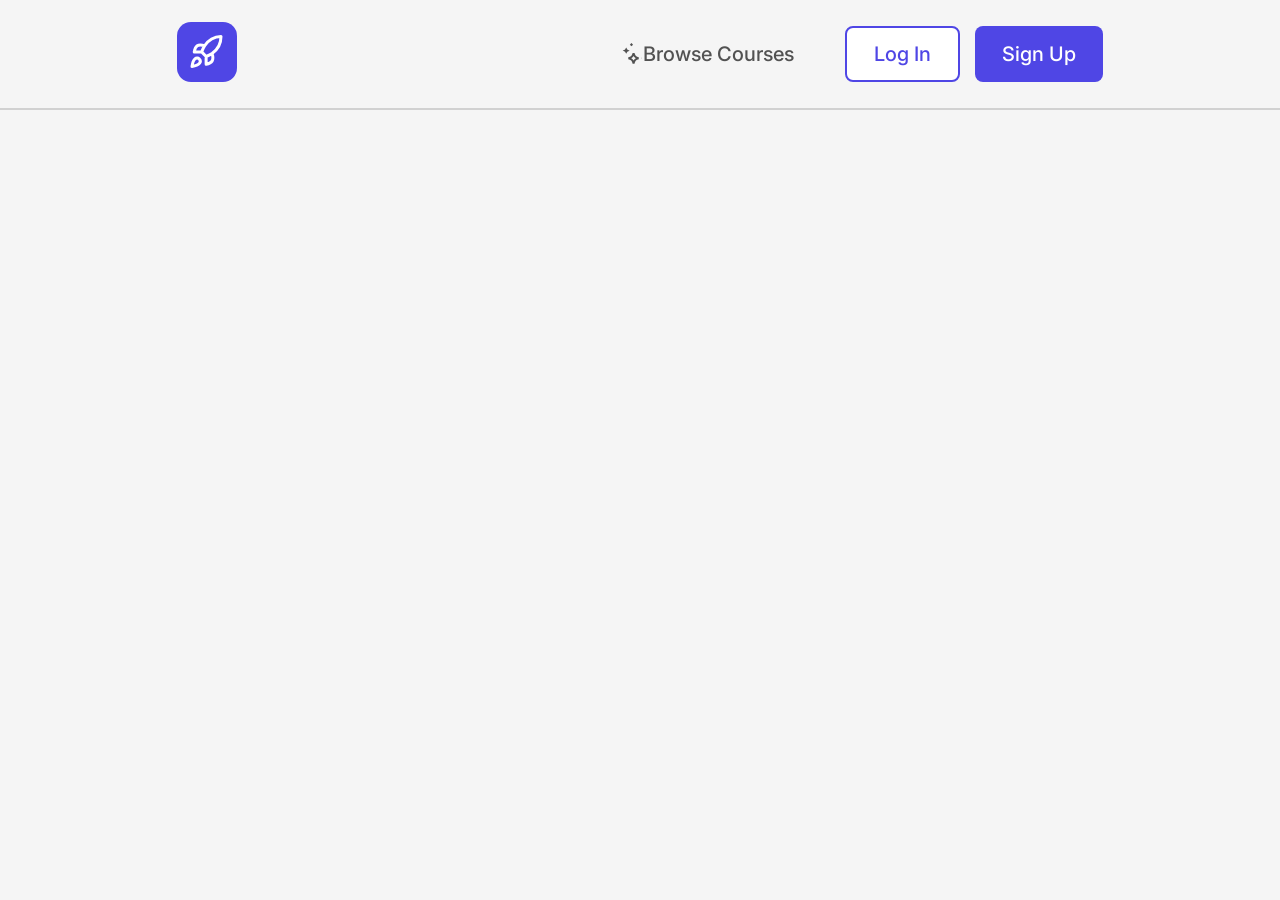
==== pages/home/index.html @ b14531bf "ended header" ====
<!doctype html>
<html lang="en">
  <head>
    <meta charset="UTF-8" />
    <meta name="viewport" content="width=device-width, initial-scale=1.0" />
    <link rel="preconnect" href="https://fonts.googleapis.com" />
    <link rel="preconnect" href="https://fonts.gstatic.com" crossorigin />
    <link
      href="https://fonts.googleapis.com/css2?family=Inter:ital,opsz,wght@0,14..32,100..900;1,14..32,100..900&family=Montserrat:ital,wght@0,100..900;1,100..900&display=swap"
      rel="stylesheet"
    />
    <link rel="stylesheet" href="style.css" />
    <title>redberry</title>
  </head>
  <body>
    <header>
      <nav>
        <a href="#">
          <svg
            width="60"
            height="60"
            viewBox="0 0 60 60"
            fill="none"
            xmlns="http://www.w3.org/2000/svg"
          >
            <rect width="60" height="60" rx="14" fill="#4F46E5" />
            <path
              d="M29.1282 34.5001L24.6667 29.8848M29.1282 34.5001C31.2056 33.6828 33.1984 32.652 35.0769 31.4232M29.1282 34.5001V42.1923C29.1282 42.1923 33.6344 41.3462 35.0769 39.1155C36.6831 36.6232 35.0769 31.4232 35.0769 31.4232M24.6667 29.8848C25.4581 27.7609 26.4546 25.725 27.641 23.808C29.3739 20.9418 31.7867 18.5819 34.6501 16.9528C37.5135 15.3237 40.7322 14.4794 44 14.5004C44 18.6849 42.84 26.0387 35.0769 31.4232M24.6667 29.8848L17.2308 29.8848C17.2308 29.8848 18.0487 25.2233 20.2051 23.731C22.6144 22.0695 27.641 23.731 27.641 23.731M17.9744 36.8078C15.7436 38.7462 15 44.5 15 44.5C15 44.5 20.5621 43.7308 22.4359 41.4231C23.4918 40.1308 23.4769 38.1462 22.3021 36.9463C21.724 36.3755 20.9625 36.0457 20.1638 36.0201C19.3651 35.9946 18.5854 36.2751 17.9744 36.8078Z"
              stroke="white"
              stroke-width="3"
              stroke-linecap="round"
              stroke-linejoin="round"
            />
          </svg>
        </a>

        <div class="nav-links">
          <a href="#" class="browse-courses-link">
            <div class="browse-courses">
              <svg
                width="21"
                height="25"
                viewBox="0 0 21 25"
                fill="none"
                xmlns="http://www.w3.org/2000/svg"
              >
                <path
                  d="M11.5723 11.0898C11.6488 11.4409 11.7309 11.7706 11.8232 12.0791C12.1308 13.1068 12.5574 13.9663 13.2334 14.6484C14.0546 15.4771 15.1528 15.9446 16.5537 16.2568C15.1528 16.5691 14.0546 17.0366 13.2334 17.8652C12.5575 18.5473 12.1308 19.407 11.8232 20.4346C11.7272 20.7556 11.6416 21.0997 11.5625 21.4668C11.4818 21.1049 11.3957 20.7662 11.2988 20.4502C10.9866 19.4318 10.5582 18.5847 9.88379 17.9111C9.20883 17.2371 8.36376 16.8131 7.35156 16.5078C7.07723 16.4251 6.78608 16.35 6.47754 16.2803C7.92999 15.9681 9.06485 15.4993 9.9082 14.6494C10.5847 13.9676 11.0117 13.108 11.3203 12.0801C11.413 11.7713 11.4954 11.4412 11.5723 11.0898ZM19.5098 15.8076H19.5068C19.5091 15.8073 19.5114 15.8069 19.5137 15.8066L19.5098 15.8076ZM4.18164 7.55957C4.29457 7.77278 4.43599 7.97475 4.61914 8.15625C4.83142 8.36652 5.07063 8.5218 5.32422 8.6416C5.0754 8.76131 4.84018 8.91326 4.63086 9.11621C4.45973 9.28216 4.32484 9.46504 4.21484 9.6582C4.10281 9.4501 3.96405 9.25294 3.78418 9.0752C3.56392 8.85762 3.31402 8.69822 3.0498 8.5752C3.30172 8.45787 3.5417 8.30917 3.75488 8.10742C3.93104 7.94066 4.06861 7.75548 4.18164 7.55957ZM9.50195 2.52539C9.53598 2.56115 9.5709 2.59494 9.60645 2.62695C9.56574 2.66227 9.5261 2.70011 9.4873 2.74023C9.47534 2.75261 9.46363 2.76577 9.45215 2.77832C9.44215 2.76758 9.43321 2.75573 9.42285 2.74512C9.38387 2.70516 9.34361 2.66795 9.30273 2.63281C9.34127 2.5984 9.37926 2.56224 9.41602 2.52344C9.43086 2.50776 9.44392 2.49055 9.45801 2.47461C9.47274 2.49124 9.4864 2.50904 9.50195 2.52539Z"
                  stroke="#525252"
                  stroke-width="2"
                />
              </svg>

              <span>Browse Courses</span>
            </div>
          </a>

          <button class="btn-login">Log In</button>
          <button class="btn-signup">Sign Up</button>
        </div>
      </nav>
    </header>
    <hr class="xazi" />
    <main>
      <section></section>
    </main>
    <footer></footer>
  </body>
</html>
---- pages/home/style.css ----
* {
  margin: 0;
  padding: 0;
  box-sizing: border-box;
  font-family: "Inter", sans-serif;
}
body {
  background-color: #f5f5f5;
}

header {
  height: 108px;
  display: flex;
  flex-direction: column;
  justify-content: center;
}

nav {
  display: flex;
  padding-left: 177px;
  padding-right: 177px;
  justify-content: space-between;
}

.nav-links {
  display: flex;
  align-items: center;
}

.browse-courses {
  display: flex;
  align-items: center;
  cursor: pointer;
  color: #525252;
  font-weight: 500;
  font-size: 20px;
  line-height: 100%;
}
.browse-courses-link {
  text-decoration: none;
  margin-right: 51px;
}

.btn-signup {
  background-color: #4f46e5;
  color: white;
  padding: 18px 27px;
  border-radius: 8px;
  border: none;
  cursor: pointer;
  font-weight: 500;
  font-size: 20px;
  line-height: 100%;
}
.btn-login {
  background-color: white;
  color: #4f46e5;
  padding: 16px 27px;
  border-radius: 8px;
  border: 2px solid #4f46e5;
  cursor: pointer;
  font-weight: 500;
  font-size: 20px;
  line-height: 100%;
  margin-right: 15px;
}

.xazi {
  border: 1px solid #d1d1d1;
}
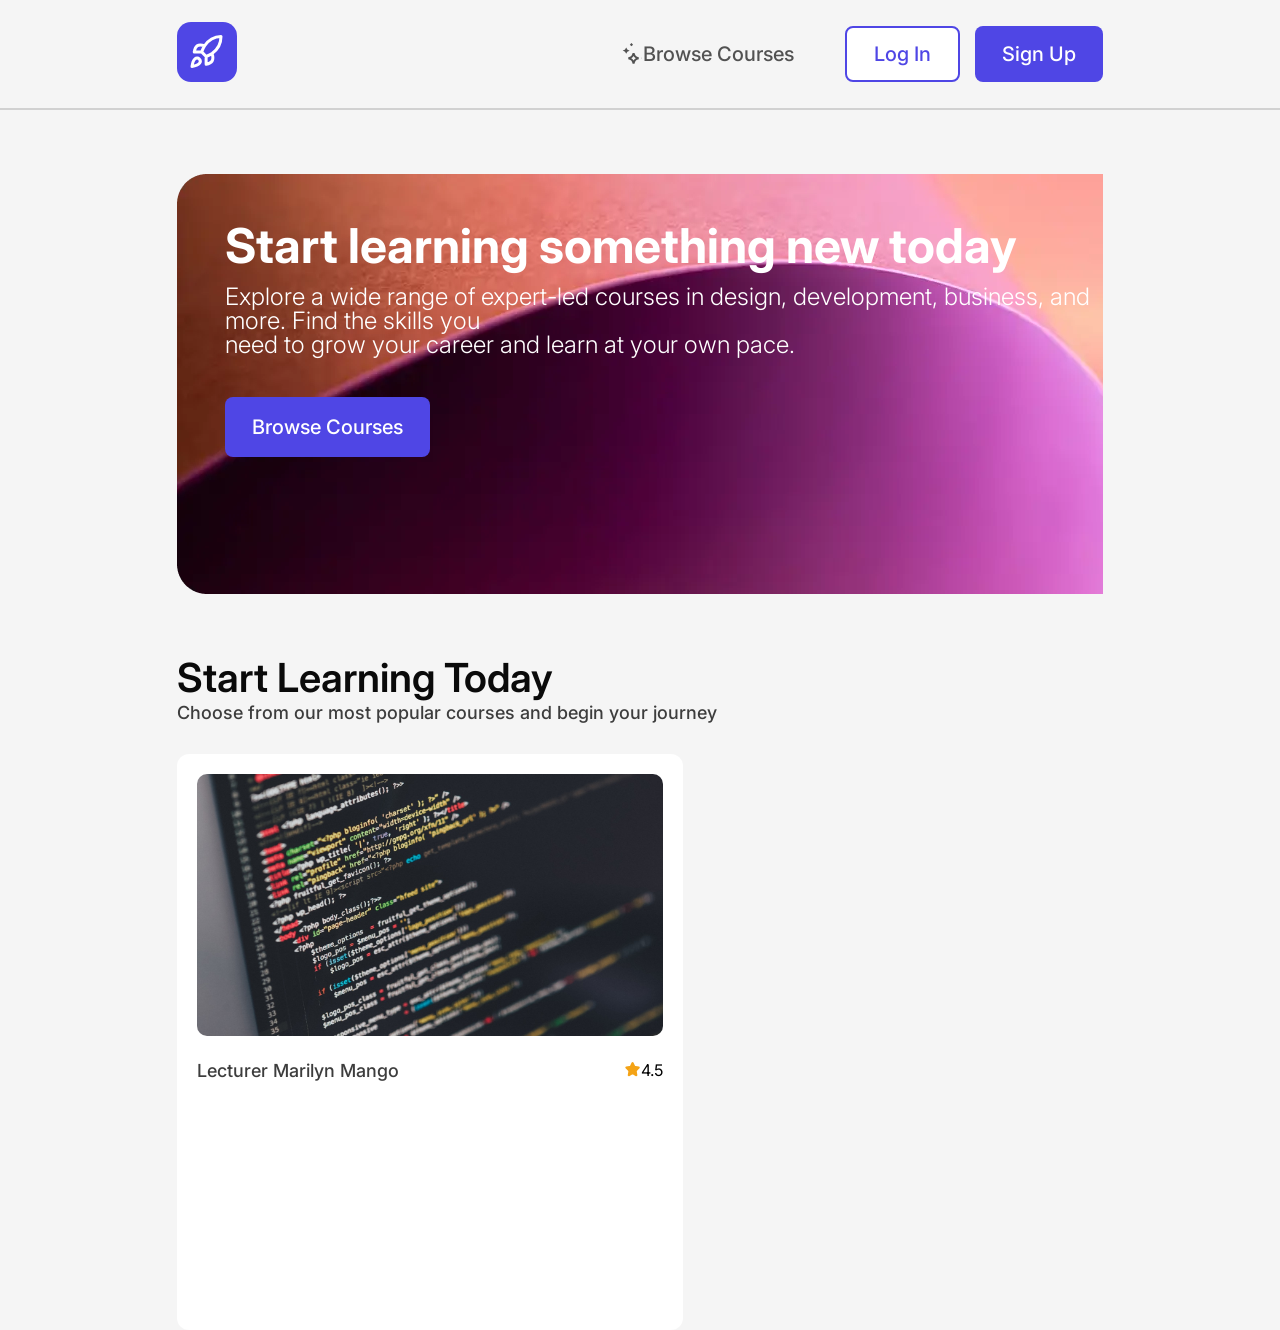
==== commit b607652d: "makeing cards" ====
--- a/pages/home/index.html
+++ b/pages/home/index.html
@@ -62,7 +62,90 @@
     </header>
     <hr class="xazi" />
     <main>
-      <section></section>
+      <section class="img-section">
+        <div class="img-section-container">
+          <div class="img-section-text">
+            <h1>Start learning something new today</h1>
+            <p>
+              Explore a wide range of expert-led courses in design, development,
+              business, and more. Find the skills you <br />
+              need to grow your career and learn at your own pace.
+            </p>
+            <button class="btn-Browse-Courses">Browse Courses</button>
+          </div>
+          <div class="xazebi">
+            <span></span>
+            <span></span>
+            <span></span>
+            <div class="arrows">
+              <svg
+                class="arrows-left"
+                width="54"
+                height="54"
+                viewBox="0 0 54 54"
+                fill="none"
+                xmlns="http://www.w3.org/2000/svg"
+              >
+                <g opacity="0.7">
+                  <path
+                    d="M27 5.0625C22.6612 5.0625 18.4198 6.34911 14.8122 8.75964C11.2046 11.1702 8.3928 14.5963 6.7324 18.6049C5.07201 22.6134 4.63757 27.0243 5.48403 31.2798C6.3305 35.5353 8.41984 39.4441 11.4879 42.5122C14.5559 45.5802 18.4648 47.6695 22.7202 48.516C26.9757 49.3624 31.3866 48.928 35.3951 47.2676C39.4037 45.6072 42.8298 42.7954 45.2404 39.1878C47.6509 35.5802 48.9375 31.3388 48.9375 27C48.9314 21.1837 46.6181 15.6074 42.5054 11.4946C38.3926 7.38188 32.8163 5.06864 27 5.0625ZM27 45.5625C23.3287 45.5625 19.7398 44.4738 16.6872 42.4342C13.6346 40.3945 11.2554 37.4954 9.8505 34.1036C8.44554 30.7117 8.07794 26.9794 8.79418 23.3786C9.51042 19.7779 11.2783 16.4703 13.8743 13.8743C16.4704 11.2783 19.7779 9.51041 23.3786 8.79417C26.9794 8.07793 30.7117 8.44553 34.1036 9.85049C37.4954 11.2554 40.3945 13.6346 42.4342 16.6872C44.4738 19.7398 45.5625 23.3287 45.5625 27C45.5569 31.9214 43.5994 36.6396 40.1195 40.1195C36.6396 43.5994 31.9214 45.5569 27 45.5625ZM31.5689 19.7564L24.3232 27L31.5689 34.2436C31.7257 34.4004 31.8501 34.5865 31.9349 34.7914C32.0198 34.9962 32.0634 35.2158 32.0634 35.4375C32.0634 35.6592 32.0198 35.8788 31.9349 36.0836C31.8501 36.2885 31.7257 36.4746 31.5689 36.6314C31.4121 36.7882 31.226 36.9126 31.0211 36.9974C30.8163 37.0823 30.5967 37.1259 30.375 37.1259C30.1533 37.1259 29.9337 37.0823 29.7289 36.9974C29.524 36.9126 29.3379 36.7882 29.1811 36.6314L20.7436 28.1939C20.5867 28.0372 20.4622 27.8511 20.3773 27.6462C20.2924 27.4414 20.2487 27.2218 20.2487 27C20.2487 26.7782 20.2924 26.5586 20.3773 26.3538C20.4622 26.1489 20.5867 25.9628 20.7436 25.8061L29.1811 17.3686C29.3379 17.2118 29.524 17.0874 29.7289 17.0026C29.9337 16.9177 30.1533 16.8741 30.375 16.8741C30.5967 16.8741 30.8163 16.9177 31.0211 17.0026C31.226 17.0874 31.4121 17.2118 31.5689 17.3686C31.7257 17.5254 31.8501 17.7115 31.9349 17.9164C32.0198 18.1212 32.0634 18.3408 32.0634 18.5625C32.0634 18.7842 32.0198 19.0038 31.9349 19.2086C31.8501 19.4135 31.7257 19.5996 31.5689 19.7564Z"
+                    fill="#C1BCBC"
+                    fill-opacity="0.5"
+                  />
+                </g>
+              </svg>
+
+              <svg
+                class="arrows-right"
+                width="54"
+                height="54"
+                viewBox="0 0 54 54"
+                fill="none"
+                xmlns="http://www.w3.org/2000/svg"
+              >
+                <path
+                  opacity="0.7"
+                  d="M27 5.0625C22.6612 5.0625 18.4198 6.34911 14.8122 8.75964C11.2046 11.1702 8.3928 14.5963 6.7324 18.6049C5.07201 22.6134 4.63757 27.0243 5.48403 31.2798C6.3305 35.5353 8.41984 39.4441 11.4879 42.5122C14.5559 45.5802 18.4648 47.6695 22.7202 48.516C26.9757 49.3624 31.3866 48.928 35.3951 47.2676C39.4037 45.6072 42.8298 42.7954 45.2404 39.1878C47.6509 35.5802 48.9375 31.3388 48.9375 27C48.9314 21.1837 46.6181 15.6074 42.5054 11.4946C38.3926 7.38188 32.8163 5.06864 27 5.0625ZM27 45.5625C23.3287 45.5625 19.7398 44.4738 16.6872 42.4342C13.6346 40.3945 11.2554 37.4954 9.8505 34.1036C8.44554 30.7117 8.07794 26.9794 8.79418 23.3786C9.51042 19.7779 11.2783 16.4703 13.8743 13.8743C16.4704 11.2783 19.7779 9.51041 23.3786 8.79417C26.9794 8.07793 30.7117 8.44553 34.1036 9.85049C37.4954 11.2554 40.3945 13.6346 42.4342 16.6872C44.4738 19.7398 45.5625 23.3287 45.5625 27C45.5569 31.9214 43.5994 36.6396 40.1195 40.1195C36.6396 43.5994 31.9214 45.5569 27 45.5625ZM33.2564 25.8061C33.4133 25.9628 33.5378 26.1489 33.6227 26.3538C33.7076 26.5586 33.7513 26.7782 33.7513 27C33.7513 27.2218 33.7076 27.4414 33.6227 27.6462C33.5378 27.8511 33.4133 28.0372 33.2564 28.1939L24.8189 36.6314C24.6621 36.7882 24.476 36.9126 24.2711 36.9974C24.0663 37.0823 23.8467 37.1259 23.625 37.1259C23.4033 37.1259 23.1837 37.0823 22.9789 36.9974C22.774 36.9126 22.5879 36.7882 22.4311 36.6314C22.2743 36.4746 22.1499 36.2885 22.0651 36.0836C21.9802 35.8788 21.9366 35.6592 21.9366 35.4375C21.9366 35.2158 21.9802 34.9962 22.0651 34.7914C22.1499 34.5865 22.2743 34.4004 22.4311 34.2436L29.6768 27L22.4311 19.7564C22.1145 19.4398 21.9366 19.0103 21.9366 18.5625C21.9366 18.1147 22.1145 17.6852 22.4311 17.3686C22.7477 17.0519 23.1772 16.8741 23.625 16.8741C24.0728 16.8741 24.5023 17.0519 24.8189 17.3686L33.2564 25.8061Z"
+                  fill="white"
+                />
+              </svg>
+            </div>
+          </div>
+        </div>
+      </section>
+
+      <section class="cards-section">
+        <h1>Start Learning Today</h1>
+        <p>Choose from our most popular courses and begin your journey</p>
+        <div class="card-wrapper">
+          <div class="card">
+            <div class="card-inside-wrapper">
+              <img
+                src="../../assets/images/269283b9163a230a81cd5602149953a8d051a0d1.jpg"
+                alt="code"
+              />
+              <div class="star-rating">
+                <p>Lecturer Marilyn Mango</p>
+                <span>
+                  <svg
+                    width="18"
+                    height="18"
+                    viewBox="0 0 18 18"
+                    fill="none"
+                    xmlns="http://www.w3.org/2000/svg"
+                  >
+                    <path
+                      d="M11.9023 5.51174C12.044 5.81362 12.3268 6.025 12.6565 6.07537L15.9454 6.57782C16.75 6.70075 17.0786 7.68212 16.5102 8.26471L14.0684 10.7673C13.8467 10.9945 13.7461 11.3134 13.7972 11.6267L14.365 15.1081C14.4993 15.9319 13.6248 16.5481 12.8943 16.1443L10.0454 14.5698C9.74435 14.4034 9.37893 14.4034 9.07789 14.5698L6.23007 16.144C5.49951 16.5479 4.62495 15.9318 4.75932 15.1079L5.32707 11.6267C5.37816 11.3134 5.27748 10.9945 5.05578 10.7673L2.61352 8.26479C2.04499 7.68223 2.37353 6.70073 3.1782 6.57782L6.46763 6.07537C6.79735 6.02501 7.08026 5.81356 7.22194 5.5116L8.65651 2.45414C9.01634 1.68722 10.1071 1.68715 10.467 2.454L11.9023 5.51174Z"
+                      fill="#F4A316"
+                    />
+                  </svg>
+                  4.5
+                </span>
+              </div>
+            </div>
+          </div>
+        </div>
+      </section>
     </main>
     <footer></footer>
   </body>
--- a/pages/home/style.css
+++ b/pages/home/style.css
@@ -68,3 +68,122 @@
 .xazi {
   border: 1px solid #d1d1d1;
 }
+
+.img-section {
+  margin-left: 177px;
+  margin-right: 177px;
+  margin-top: 64px;
+  background-image: url(../../assets/images/carousel1.webp);
+  background-repeat: no-repeat;
+  height: 420px;
+}
+
+.btn-Browse-Courses {
+  background-color: #4f46e5;
+  color: white;
+  padding: 20px 27px;
+  border-radius: 8px;
+  border: none;
+  cursor: pointer;
+  font-weight: 500;
+  font-size: 20px;
+  line-height: 100%;
+  margin-top: 40px;
+}
+
+.img-section-text {
+  padding-top: 48px;
+  padding-left: 48px;
+}
+.img-section-text p {
+  padding-top: 15px;
+  font-weight: 300;
+  font-size: 24px;
+  line-height: 100%;
+  color: white;
+}
+
+.img-section-text h1 {
+  font-weight: 700;
+  font-size: 48px;
+  line-height: 100%;
+  color: white;
+}
+
+.xazebi {
+  display: flex;
+  gap: 12px;
+  margin-top: 54px;
+  padding-left: 685px;
+  align-items: center;
+}
+
+.xazebi span {
+  width: 57px;
+  height: 8px;
+  background-color: white;
+  border-radius: 999px;
+}
+
+.arrows {
+  display: flex;
+  padding-left: 505px;
+  gap: 24px;
+}
+
+.arrows-left,
+.arrows-right {
+  cursor: pointer;
+}
+
+.cards-section {
+  padding-left: 177px;
+  padding-right: 177px;
+  margin-top: 64px;
+}
+
+.cards-section h1 {
+  font-weight: 600;
+  font-size: 40px;
+  line-height: 100%;
+  color: #0a0a0a;
+}
+
+.cards-section p {
+  margin-top: 6px;
+  font-weight: 500;
+  font-size: 18px;
+  line-height: 100%;
+  color: #3d3d3d;
+}
+
+.card {
+  width: 506px;
+  height: 576px;
+  background-color: white;
+  border-radius: 12px;
+  margin-top: 32px;
+}
+
+.card img {
+  width: 466px;
+  height: 262px;
+  border-radius: 10px;
+}
+
+.card-inside-wrapper {
+  padding-left: 20px;
+  padding-top: 20px;
+  padding-right: 20px;
+}
+
+.star-rating {
+  display: flex;
+  align-items: flex-end;
+  justify-content: space-between;
+  margin-top: 16px;
+}
+
+.star-rating span {
+  display: flex;
+}
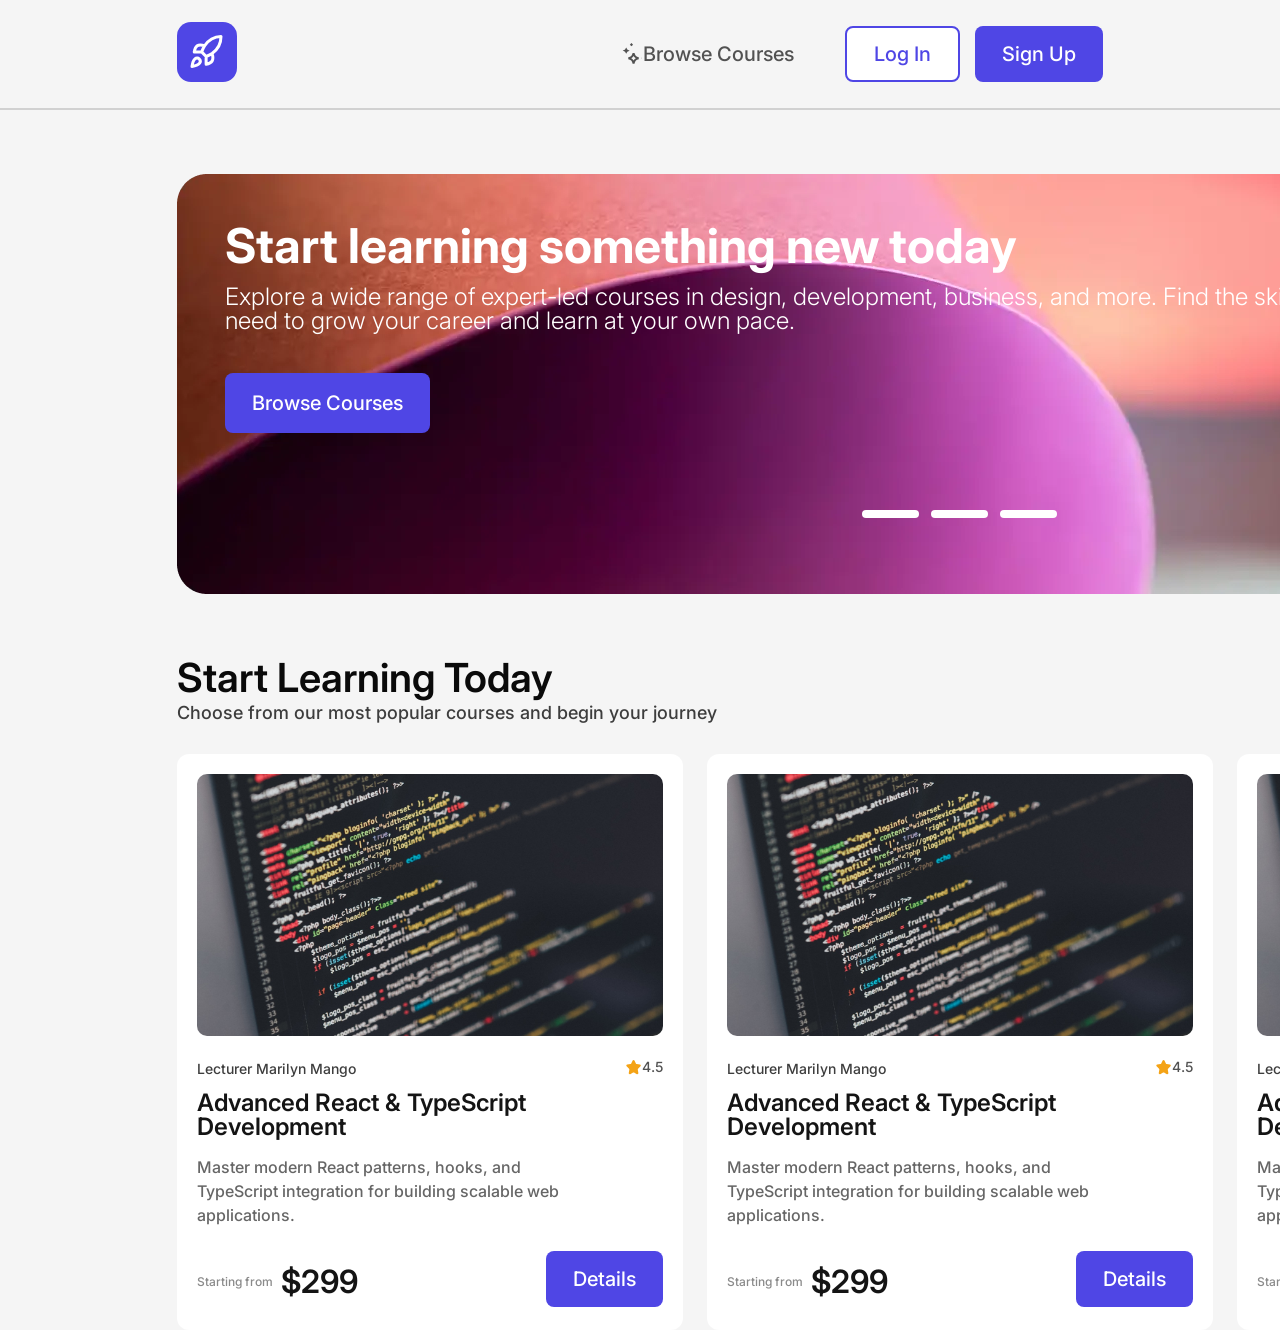
==== commit d4a2b9f1: "ended card" ====
--- a/pages/home/index.html
+++ b/pages/home/index.html
@@ -142,6 +142,94 @@
                   4.5
                 </span>
               </div>
+              <div class="card-text">
+                <h2>Advanced React & TypeScript Development</h2>
+                <p>
+                  Master modern React patterns, hooks, and <br />
+                  TypeScript integration for building scalable web <br />
+                  applications.
+                </p>
+              </div>
+              <div class="card-footer">
+                <p>Starting from <span>$299</span></p>
+                <button class="card-footer-btn">Details</button>
+              </div>
+            </div>
+          </div>
+          <div class="card">
+            <div class="card-inside-wrapper">
+              <img
+                src="../../assets/images/269283b9163a230a81cd5602149953a8d051a0d1.jpg"
+                alt="code"
+              />
+              <div class="star-rating">
+                <p>Lecturer Marilyn Mango</p>
+                <span>
+                  <svg
+                    width="18"
+                    height="18"
+                    viewBox="0 0 18 18"
+                    fill="none"
+                    xmlns="http://www.w3.org/2000/svg"
+                  >
+                    <path
+                      d="M11.9023 5.51174C12.044 5.81362 12.3268 6.025 12.6565 6.07537L15.9454 6.57782C16.75 6.70075 17.0786 7.68212 16.5102 8.26471L14.0684 10.7673C13.8467 10.9945 13.7461 11.3134 13.7972 11.6267L14.365 15.1081C14.4993 15.9319 13.6248 16.5481 12.8943 16.1443L10.0454 14.5698C9.74435 14.4034 9.37893 14.4034 9.07789 14.5698L6.23007 16.144C5.49951 16.5479 4.62495 15.9318 4.75932 15.1079L5.32707 11.6267C5.37816 11.3134 5.27748 10.9945 5.05578 10.7673L2.61352 8.26479C2.04499 7.68223 2.37353 6.70073 3.1782 6.57782L6.46763 6.07537C6.79735 6.02501 7.08026 5.81356 7.22194 5.5116L8.65651 2.45414C9.01634 1.68722 10.1071 1.68715 10.467 2.454L11.9023 5.51174Z"
+                      fill="#F4A316"
+                    />
+                  </svg>
+                  4.5
+                </span>
+              </div>
+              <div class="card-text">
+                <h2>Advanced React & TypeScript Development</h2>
+                <p>
+                  Master modern React patterns, hooks, and <br />
+                  TypeScript integration for building scalable web <br />
+                  applications.
+                </p>
+              </div>
+              <div class="card-footer">
+                <p>Starting from <span>$299</span></p>
+                <button class="card-footer-btn">Details</button>
+              </div>
+            </div>
+          </div>
+          <div class="card">
+            <div class="card-inside-wrapper">
+              <img
+                src="../../assets/images/269283b9163a230a81cd5602149953a8d051a0d1.jpg"
+                alt="code"
+              />
+              <div class="star-rating">
+                <p>Lecturer Marilyn Mango</p>
+                <span>
+                  <svg
+                    width="18"
+                    height="18"
+                    viewBox="0 0 18 18"
+                    fill="none"
+                    xmlns="http://www.w3.org/2000/svg"
+                  >
+                    <path
+                      d="M11.9023 5.51174C12.044 5.81362 12.3268 6.025 12.6565 6.07537L15.9454 6.57782C16.75 6.70075 17.0786 7.68212 16.5102 8.26471L14.0684 10.7673C13.8467 10.9945 13.7461 11.3134 13.7972 11.6267L14.365 15.1081C14.4993 15.9319 13.6248 16.5481 12.8943 16.1443L10.0454 14.5698C9.74435 14.4034 9.37893 14.4034 9.07789 14.5698L6.23007 16.144C5.49951 16.5479 4.62495 15.9318 4.75932 15.1079L5.32707 11.6267C5.37816 11.3134 5.27748 10.9945 5.05578 10.7673L2.61352 8.26479C2.04499 7.68223 2.37353 6.70073 3.1782 6.57782L6.46763 6.07537C6.79735 6.02501 7.08026 5.81356 7.22194 5.5116L8.65651 2.45414C9.01634 1.68722 10.1071 1.68715 10.467 2.454L11.9023 5.51174Z"
+                      fill="#F4A316"
+                    />
+                  </svg>
+                  4.5
+                </span>
+              </div>
+              <div class="card-text">
+                <h2>Advanced React & TypeScript Development</h2>
+                <p>
+                  Master modern React patterns, hooks, and <br />
+                  TypeScript integration for building scalable web <br />
+                  applications.
+                </p>
+              </div>
+              <div class="card-footer">
+                <p>Starting from <span>$299</span></p>
+                <button class="card-footer-btn">Details</button>
+              </div>
             </div>
           </div>
         </div>
--- a/pages/home/style.css
+++ b/pages/home/style.css
@@ -76,6 +76,7 @@
   background-image: url(../../assets/images/carousel1.webp);
   background-repeat: no-repeat;
   height: 420px;
+  width: 1566px;
 }
 
 .btn-Browse-Courses {
@@ -186,4 +187,75 @@
 
 .star-rating span {
   display: flex;
-}
+  align-items: center;
+  font-weight: 500;
+  font-size: 14px;
+  line-height: 100%;
+  color: #525252;
+}
+
+.star-rating p {
+  font-weight: 500;
+  font-size: 14px;
+  line-height: 100%;
+}
+
+.card-text h2 {
+  margin-top: 15px;
+  font-weight: 600;
+  font-size: 24px;
+  line-height: 100%;
+  letter-spacing: 0%;
+  color: #141414;
+}
+
+.card-text p {
+  margin-top: 16px;
+  font-weight: 500;
+  font-size: 16px;
+  line-height: 24px;
+  letter-spacing: 0%;
+  color: #666666;
+}
+
+.card-footer {
+  margin-top: 24px;
+  display: flex;
+  justify-content: space-between;
+}
+
+.card-footer p {
+  font-weight: 500;
+  font-size: 12px;
+  line-height: 100%;
+  letter-spacing: 0%;
+  color: #8a8a8a;
+  display: flex;
+  align-items: center;
+}
+
+.card-footer span {
+  font-weight: 600;
+  font-size: 32px;
+  line-height: 100%;
+  letter-spacing: 0%;
+  color: #141414;
+  padding-left: 8px;
+}
+
+.card-footer-btn {
+  background-color: #4f46e5;
+  color: white;
+  padding: 18px 27px;
+  border-radius: 8px;
+  border: none;
+  cursor: pointer;
+  font-weight: 500;
+  font-size: 20px;
+  line-height: 100%;
+}
+
+.card-wrapper {
+  display: flex;
+  gap: 24px;
+}
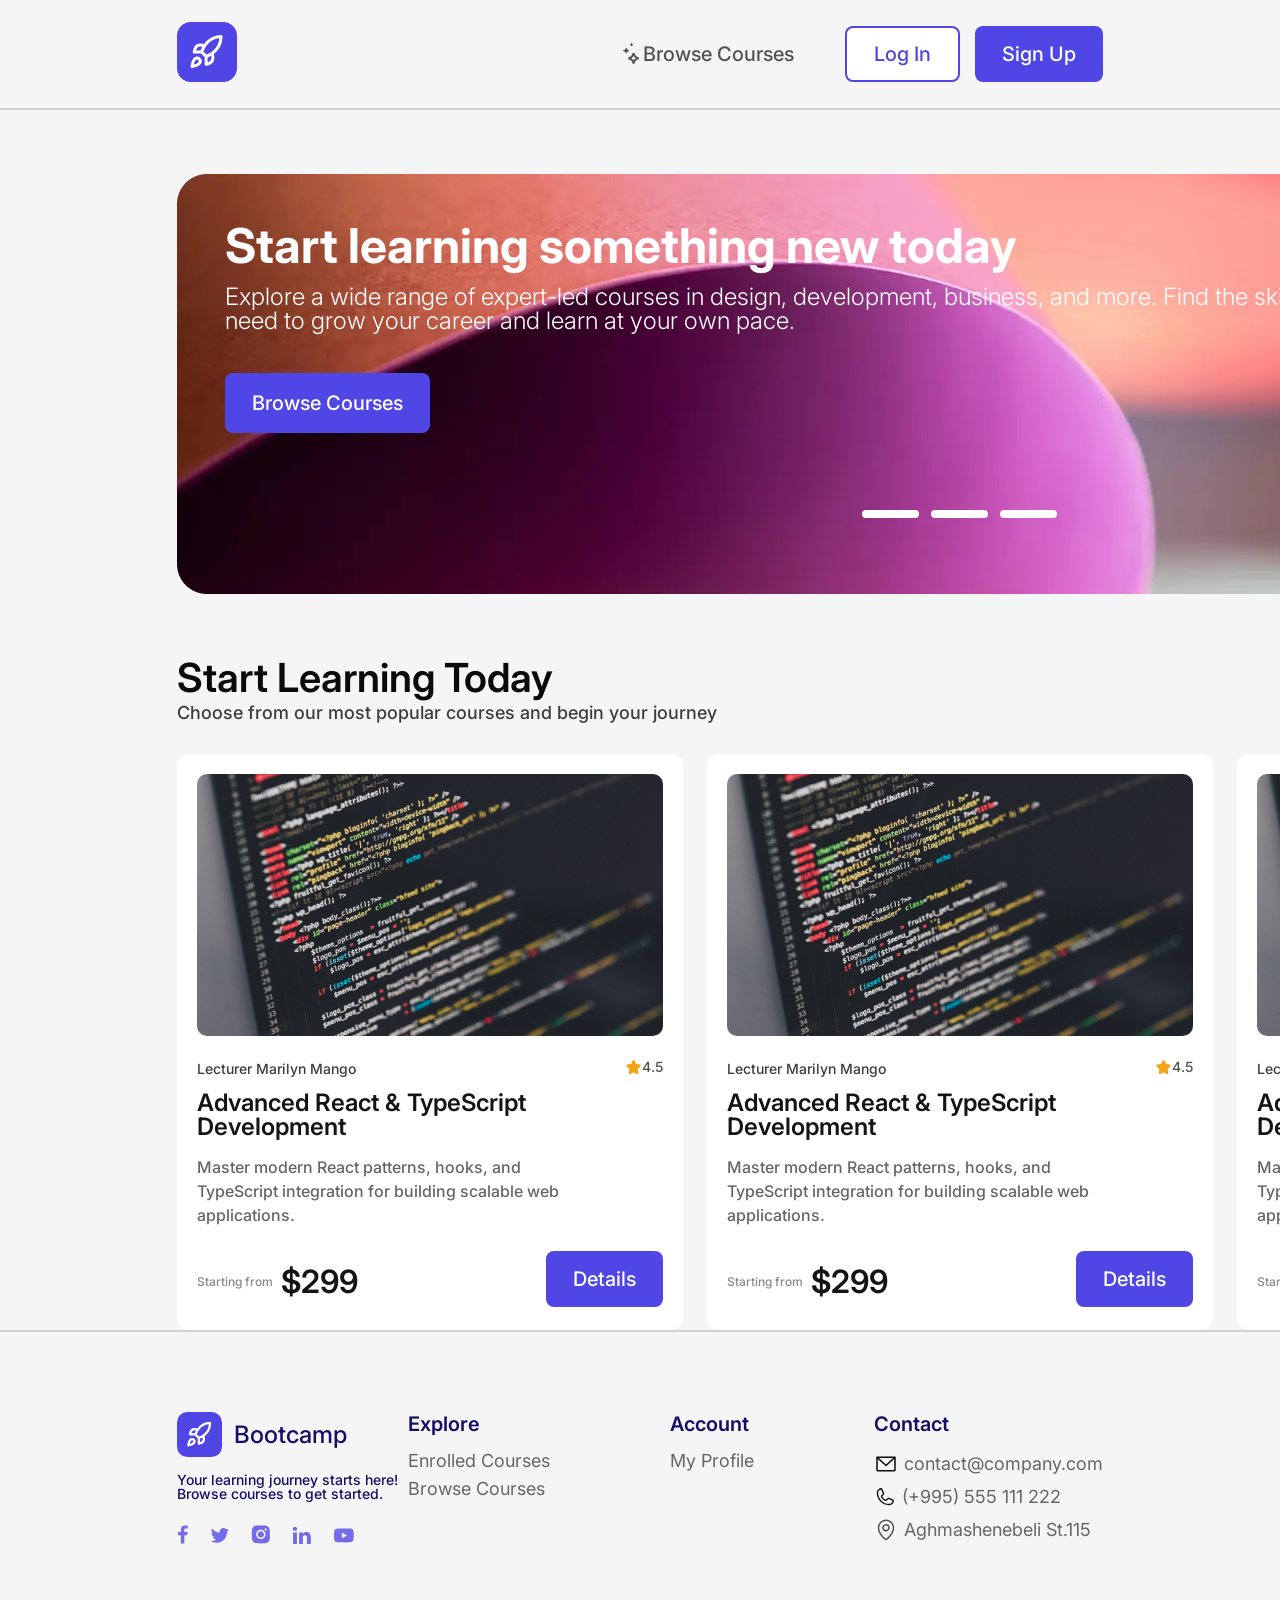
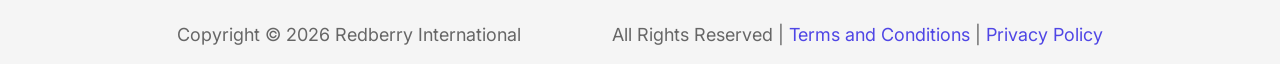
==== commit 4182ece6: "footer ended" ====
--- a/pages/home/index.html
+++ b/pages/home/index.html
@@ -235,6 +235,185 @@
         </div>
       </section>
     </main>
-    <footer></footer>
+    <hr class="xazi" />
+    <footer>
+      <div class="footer-wrapper">
+        <div class="footer-left-side">
+          <div class="footer-logo">
+            <svg
+              width="45"
+              height="45"
+              viewBox="0 0 60 60"
+              fill="none"
+              xmlns="http://www.w3.org/2000/svg"
+            >
+              <rect width="60" height="60" rx="14" fill="#4F46E5" />
+              <path
+                d="M29.1282 34.5001L24.6667 29.8848M29.1282 34.5001C31.2056 33.6828 33.1984 32.652 35.0769 31.4232M29.1282 34.5001V42.1923C29.1282 42.1923 33.6344 41.3462 35.0769 39.1155C36.6831 36.6232 35.0769 31.4232 35.0769 31.4232M24.6667 29.8848C25.4581 27.7609 26.4546 25.725 27.641 23.808C29.3739 20.9418 31.7867 18.5819 34.6501 16.9528C37.5135 15.3237 40.7322 14.4794 44 14.5004C44 18.6849 42.84 26.0387 35.0769 31.4232M24.6667 29.8848L17.2308 29.8848C17.2308 29.8848 18.0487 25.2233 20.2051 23.731C22.6144 22.0695 27.641 23.731 27.641 23.731M17.9744 36.8078C15.7436 38.7462 15 44.5 15 44.5C15 44.5 20.5621 43.7308 22.4359 41.4231C23.4918 40.1308 23.4769 38.1462 22.3021 36.9463C21.724 36.3755 20.9625 36.0457 20.1638 36.0201C19.3651 35.9946 18.5854 36.2751 17.9744 36.8078Z"
+                stroke="white"
+                stroke-width="3"
+                stroke-linecap="round"
+                stroke-linejoin="round"
+              />
+            </svg>
+            <span> Bootcamp </span>
+          </div>
+          <p>
+            Your learning journey starts here! <br />
+            Browse courses to get started.
+          </p>
+          <div class="footer-social-links">
+            <a href="https://www.facebook.com/" target="_blank">
+              <svg
+                width="11"
+                height="19"
+                viewBox="0 0 11 19"
+                fill="none"
+                xmlns="http://www.w3.org/2000/svg"
+              >
+                <path
+                  d="M7.31339 18.3945V10.1839H10.2081L10.6415 6.98403H7.31331V4.94106C7.31331 4.01463 7.58348 3.38332 8.97893 3.38332L10.7586 3.38252V0.520603C10.4508 0.481677 9.39429 0.394531 8.16531 0.394531C5.59929 0.394531 3.84255 1.88571 3.84255 4.62426V6.98403H0.94043V10.1839H3.84255V18.3945H7.31339V18.3945Z"
+                  fill="#736BEA"
+                />
+              </svg>
+            </a>
+            <a href="https://x.com/" target="_blank">
+              <svg
+                width="19"
+                height="15"
+                viewBox="0 0 19 15"
+                fill="none"
+                xmlns="http://www.w3.org/2000/svg"
+              >
+                <path
+                  d="M12.8767 0.0969917V0.09375H13.7207L14.029 0.155342C14.2346 0.195328 14.4213 0.24773 14.589 0.312564C14.7567 0.377397 14.9191 0.453042 15.0759 0.539481C15.2328 0.625921 15.3751 0.713997 15.5028 0.803678C15.6294 0.89229 15.743 0.986298 15.8437 1.0857C15.9432 1.1862 16.0985 1.21213 16.3095 1.1635C16.5205 1.11488 16.7477 1.04734 16.9912 0.9609C17.2346 0.87446 17.4754 0.77721 17.7135 0.669149C17.9515 0.561087 18.0965 0.492477 18.1485 0.463302C18.1993 0.433057 18.2264 0.416848 18.2296 0.414676L18.2328 0.409814L18.2491 0.40171L18.2653 0.393606L18.2815 0.385501L18.2978 0.377397L18.301 0.372535L18.3059 0.369293L18.3108 0.366051L18.314 0.361189L18.3302 0.356326L18.3465 0.353085L18.3432 0.377397L18.3383 0.40171L18.3302 0.426022L18.3221 0.450335L18.314 0.466543L18.3059 0.482752L18.2978 0.507064C18.2924 0.523273 18.287 0.544879 18.2815 0.571898C18.2761 0.598917 18.2247 0.706963 18.1273 0.896066C18.03 1.08517 17.9082 1.27696 17.7621 1.47146C17.6161 1.66597 17.4851 1.81291 17.3694 1.91233C17.2525 2.01283 17.1751 2.08306 17.1373 2.12304C17.0994 2.1641 17.0534 2.20191 16.9993 2.2365L16.9181 2.28999L16.9019 2.29809L16.8857 2.3062L16.8824 2.31106L16.8776 2.3143L16.8727 2.31754L16.8694 2.32241L16.8532 2.33051L16.837 2.33861L16.8338 2.34348L16.8289 2.34672L16.824 2.34996L16.8208 2.35482L16.8175 2.35969L16.8126 2.36293L16.8078 2.36617L16.8045 2.37103H16.8857L17.3401 2.27378C17.6431 2.20895 17.9326 2.13061 18.2085 2.03876L18.6467 1.89288L18.6954 1.87667L18.7198 1.86857L18.736 1.86047L18.7522 1.85236L18.7685 1.84426L18.7847 1.83615L18.8171 1.83129L18.8496 1.82805V1.86047L18.8415 1.86371L18.8334 1.86857L18.8301 1.87343L18.8253 1.87667L18.8204 1.87992L18.8171 1.88478L18.8139 1.88964L18.809 1.89288L18.8042 1.89612L18.8009 1.90099L18.7977 1.90585L18.7928 1.90909L18.7847 1.9253L18.7766 1.94151L18.7717 1.94475C18.7695 1.94799 18.7008 2.03983 18.5656 2.22029C18.4303 2.40183 18.3573 2.49366 18.3465 2.49584C18.3356 2.49908 18.3205 2.51529 18.301 2.54446C18.2826 2.57471 18.1679 2.6952 17.9569 2.90591C17.7459 3.11662 17.5393 3.30408 17.3369 3.46834C17.1335 3.63367 17.0307 3.83681 17.0285 4.07778C17.0253 4.31766 17.0128 4.58889 16.9912 4.89144C16.9695 5.194 16.929 5.52086 16.8694 5.87205C16.8099 6.22324 16.718 6.62034 16.5935 7.06337C16.4691 7.50639 16.3176 7.93862 16.1391 8.36004C15.9605 8.78146 15.7739 9.15965 15.5791 9.49463C15.3843 9.82961 15.2058 10.1133 15.0435 10.3456C14.8812 10.5779 14.7162 10.7967 14.5484 11.002C14.3807 11.2073 14.1687 11.4386 13.9122 11.6957C13.6547 11.9518 13.514 12.0923 13.4902 12.1171C13.4653 12.1409 13.3593 12.2295 13.1721 12.383C12.986 12.5375 12.7858 12.692 12.5715 12.8465C12.3584 13 12.1625 13.128 11.984 13.2307C11.8054 13.3333 11.5901 13.4505 11.338 13.5824C11.087 13.7153 10.8153 13.8385 10.5232 13.9519C10.231 14.0654 9.92265 14.1708 9.59803 14.268C9.27341 14.3653 8.95962 14.4409 8.65664 14.4949C8.35368 14.5489 8.01012 14.5949 7.62598 14.6327L7.04979 14.6894V14.6975H5.99479V14.6894L5.85682 14.6813C5.76486 14.6759 5.68911 14.6705 5.62959 14.6651C5.57009 14.6597 5.34555 14.63 4.95601 14.576C4.56647 14.5219 4.2608 14.4679 4.03897 14.4139C3.81716 14.3599 3.48712 14.2572 3.04889 14.1059C2.61066 13.9546 2.23572 13.8017 1.92409 13.6472C1.61355 13.4938 1.41878 13.3965 1.33978 13.3555C1.26187 13.3155 1.17423 13.2658 1.07684 13.2064L0.930764 13.1172L0.927534 13.1123L0.922648 13.1091L0.917779 13.1059L0.914533 13.101L0.898302 13.0929L0.882071 13.0848L0.878841 13.0799L0.873956 13.0767L0.869086 13.0734L0.86584 13.0686L0.86261 13.0637L0.857725 13.0605H0.849609V13.0281L0.86584 13.0313L0.882071 13.0362L0.95511 13.0443C1.0038 13.0497 1.13636 13.0578 1.35277 13.0686C1.56919 13.0794 1.79911 13.0794 2.04258 13.0686C2.28604 13.0578 2.53492 13.0335 2.78919 12.9956C3.04348 12.9578 3.34375 12.893 3.69001 12.8011C4.03627 12.7093 4.3544 12.6002 4.6444 12.4737C4.9333 12.3462 5.13888 12.2511 5.26117 12.1885C5.38235 12.1269 5.56738 12.0123 5.81625 11.8448L6.18956 11.5936L6.1928 11.5888L6.19767 11.5855L6.20256 11.5823L6.20579 11.5774L6.20903 11.5725L6.2139 11.5693L6.21879 11.5661L6.22202 11.5612L6.23825 11.5563L6.25448 11.5531L6.25772 11.5369L6.26259 11.5207L6.26748 11.5174L6.27071 11.5126L6.14086 11.5045C6.0543 11.4991 5.97044 11.4937 5.88928 11.4883C5.80813 11.4829 5.68099 11.4586 5.50786 11.4153C5.33474 11.3721 5.14809 11.3073 4.9479 11.2208C4.74772 11.1344 4.55295 11.0317 4.36359 10.9129C4.17424 10.794 4.03735 10.6951 3.95295 10.6162C3.86963 10.5384 3.76142 10.4282 3.62833 10.2856C3.49632 10.1419 3.38162 9.99438 3.28424 9.84311C3.18685 9.69183 3.0938 9.5173 3.00508 9.31958L2.87035 9.02458L2.86223 9.00027L2.85412 8.97596L2.84925 8.95975L2.846 8.94354L2.87035 8.94678L2.8947 8.95164L3.07323 8.97596C3.19227 8.99217 3.37893 8.99756 3.6332 8.99217C3.88749 8.98677 4.06332 8.97596 4.1607 8.95975C4.25809 8.94354 4.3176 8.93273 4.33924 8.92733L4.3717 8.91923L4.41228 8.91112L4.45286 8.90302L4.4561 8.89816L4.46097 8.89492L4.46586 8.89167L4.46909 8.88681L4.43662 8.87871L4.40416 8.8706L4.3717 8.8625L4.33924 8.85439L4.30678 8.84629C4.28514 8.84089 4.24728 8.83008 4.19316 8.81387C4.13906 8.79767 3.99299 8.73823 3.75493 8.63558C3.51689 8.53293 3.32752 8.43298 3.18685 8.33573C3.04583 8.23819 2.91137 8.13153 2.78433 8.01642C2.65772 7.89972 2.51869 7.74952 2.36719 7.56583C2.21571 7.38214 2.08046 7.16872 1.96142 6.92559C1.8424 6.68247 1.75313 6.45015 1.69361 6.22863C1.63433 6.00842 1.59522 5.78327 1.57677 5.55598L1.54754 5.21561L1.56377 5.21885L1.58 5.22371L1.59623 5.23182L1.61246 5.23992L1.62869 5.24802L1.64492 5.25613L1.8965 5.36959C2.06423 5.44523 2.27252 5.51007 2.52139 5.56409C2.77027 5.61811 2.91904 5.64784 2.96773 5.65323L3.04077 5.66134H3.18685L3.18362 5.65648L3.17873 5.65323L3.17387 5.64999L3.17062 5.64513L3.16739 5.64027L3.1625 5.63703L3.15763 5.63378L3.15439 5.62892L3.13816 5.62082L3.12193 5.61271L3.1187 5.60785L3.11381 5.60461L3.10894 5.60137L3.1057 5.5965L3.08947 5.5884L3.07323 5.5803L3.07 5.57543C3.06676 5.57326 3.02022 5.53869 2.9304 5.4717C2.84167 5.40362 2.74862 5.31556 2.65123 5.2075C2.55385 5.09944 2.45646 4.98598 2.35908 4.86713C2.26151 4.748 2.17461 4.62054 2.09938 4.48623C2.02365 4.35116 1.94357 4.17934 1.85917 3.9708C1.77585 3.76333 1.71255 3.55425 1.66927 3.34354C1.626 3.13283 1.60165 2.92482 1.59623 2.71951C1.59082 2.5142 1.59623 2.33861 1.61246 2.19274C1.62869 2.04686 1.66115 1.88207 1.70984 1.69838C1.75854 1.51469 1.82888 1.32019 1.92084 1.11488L2.05881 0.80692L2.06692 0.782607L2.07504 0.758295L2.07992 0.755053L2.08315 0.750191L2.0864 0.745328L2.09127 0.742086L2.09615 0.745328L2.09938 0.750191L2.10263 0.755053L2.1075 0.758295L2.11238 0.761536L2.11561 0.766399L2.11886 0.771261L2.12373 0.774503L2.13185 0.790712L2.13996 0.80692L2.14485 0.810162L2.14808 0.815024L2.36719 1.05815C2.51327 1.22023 2.6864 1.40123 2.88658 1.60113C3.08677 1.80103 3.19768 1.90476 3.21931 1.91233C3.24096 1.92097 3.268 1.94582 3.30047 1.98689C3.33293 2.02688 3.44114 2.12251 3.62508 2.27378C3.80904 2.42505 4.0498 2.60066 4.34736 2.80055C4.64493 3.00045 4.97495 3.19766 5.33744 3.39216C5.69994 3.58666 6.08948 3.76225 6.50606 3.91893C6.92265 4.07562 7.21481 4.17827 7.38252 4.22689C7.55025 4.27552 7.83699 4.33765 8.24276 4.41329C8.64853 4.48894 8.95422 4.53756 9.1598 4.55917C9.36539 4.58077 9.50607 4.5932 9.5818 4.59645L9.69542 4.59969L9.69219 4.57538L9.6873 4.55106L9.65484 4.34846C9.6332 4.21339 9.62238 4.02429 9.62238 3.78116C9.62238 3.53804 9.64132 3.31383 9.67919 3.10851C9.71707 2.9032 9.77388 2.6952 9.84961 2.48449C9.92536 2.27378 9.99949 2.10466 10.072 1.97717C10.1456 1.85074 10.2419 1.70649 10.3609 1.5444C10.4799 1.38232 10.6341 1.21484 10.8235 1.04194C11.0128 0.869047 11.2292 0.715067 11.4727 0.580002C11.7162 0.444938 11.9407 0.342274 12.1463 0.272042C12.3519 0.201811 12.525 0.155877 12.6657 0.134271C12.8063 0.112665 12.8767 0.100233 12.8767 0.0969917Z"
+                  fill="#736BEA"
+                />
+              </svg>
+            </a>
+            <a href="https://www.instagram.com/" target="_blank">
+              <svg
+                width="19"
+                height="19"
+                viewBox="0 0 19 19"
+                fill="none"
+                xmlns="http://www.w3.org/2000/svg"
+              >
+                <path
+                  d="M9.84961 0.394531C13.4447 0.394531 15.2424 0.394336 16.5371 1.25098C17.1153 1.63353 17.6106 2.12887 17.9932 2.70703C18.8498 4.00176 18.8496 5.79946 18.8496 9.39453C18.8496 12.9896 18.8498 14.7873 17.9932 16.082C17.6106 16.6602 17.1153 17.1555 16.5371 17.5381C15.2424 18.3947 13.4447 18.3945 9.84961 18.3945C6.25454 18.3945 4.45684 18.3947 3.16211 17.5381C2.58395 17.1555 2.08861 16.6602 1.70605 16.082C0.849414 14.7873 0.849609 12.9896 0.849609 9.39453C0.849609 5.79946 0.849414 4.00176 1.70605 2.70703C2.08861 2.12887 2.58395 1.63353 3.16211 1.25098C4.45684 0.394336 6.25454 0.394531 9.84961 0.394531ZM9.84961 4.73438C7.27643 4.73438 5.19065 6.82042 5.19043 9.39355C5.19043 11.9669 7.27629 14.0537 9.84961 14.0537C12.4229 14.0536 14.5088 11.9668 14.5088 9.39355C14.5086 6.82048 12.4227 4.73446 9.84961 4.73438ZM9.84961 6.31055C11.5521 6.31063 12.9324 7.6911 12.9326 9.39355C12.9326 11.0962 11.5522 12.4765 9.84961 12.4766C8.14691 12.4766 6.7666 11.0963 6.7666 9.39355C6.76682 7.69105 8.14705 6.31055 9.84961 6.31055ZM14.6934 3.40625C14.0888 3.40625 13.5978 3.89645 13.5977 4.50098C13.5977 5.10563 14.0887 5.5957 14.6934 5.5957C15.2978 5.59545 15.7881 5.10547 15.7881 4.50098C15.7879 3.89661 15.2977 3.40651 14.6934 3.40625Z"
+                  fill="#736BEA"
+                />
+              </svg>
+            </a>
+            <a href="https://www.linkedin.com/" target="_blank">
+              <svg
+                width="19"
+                height="18"
+                viewBox="0 0 19 18"
+                fill="none"
+                xmlns="http://www.w3.org/2000/svg"
+              >
+                <path
+                  d="M0.849609 2.81556C0.849609 2.23835 1.05232 1.76216 1.45772 1.38699C1.86312 1.0118 2.39016 0.824219 3.0388 0.824219C3.67587 0.824219 4.1913 1.00891 4.58513 1.37833C4.99053 1.75928 5.19324 2.25566 5.19324 2.86751C5.19324 3.42162 4.99633 3.88337 4.6025 4.25279C4.19711 4.63374 3.66428 4.82422 3.00405 4.82422H2.98668C2.3496 4.82422 1.83417 4.63374 1.44034 4.25279C1.04651 3.87184 0.849609 3.39275 0.849609 2.81556ZM1.07548 17.9671V6.39997H4.93262V17.9671H1.07548ZM7.06969 17.9671H10.9268V11.5082C10.9268 11.1041 10.9732 10.7925 11.0658 10.5731C11.228 10.1806 11.4741 9.84873 11.8042 9.57746C12.1344 9.30617 12.5484 9.17054 13.0465 9.17054C14.3438 9.17054 14.9925 10.0421 14.9925 11.7853V17.9671H18.8496V11.335C18.8496 9.62652 18.4442 8.33071 17.6334 7.44759C16.8226 6.56448 15.7512 6.12292 14.4191 6.12292C12.9249 6.12292 11.7608 6.76361 10.9268 8.04499V8.07963H10.9095L10.9268 8.04499V6.39997H7.06969C7.09285 6.76938 7.10444 7.918 7.10444 9.84586C7.10444 11.7737 7.09285 14.4808 7.06969 17.9671Z"
+                  fill="#736BEA"
+                />
+              </svg>
+            </a>
+            <a href="https://www.youtube.com/" target="_blank">
+              <svg
+                width="21"
+                height="15"
+                viewBox="0 0 21 15"
+                fill="none"
+                xmlns="http://www.w3.org/2000/svg"
+              >
+                <path
+                  d="M11.2879 14.3747L7.22568 14.2988C5.91044 14.2723 4.59191 14.3251 3.30246 14.051C1.34089 13.6415 1.20193 11.6336 1.05652 9.94939C0.856153 7.58155 0.933719 5.17074 1.31183 2.82266C1.52528 1.50514 2.36532 0.718973 3.6644 0.633423C8.04975 0.322948 12.4643 0.359743 16.8399 0.50459C17.302 0.517869 17.7673 0.590445 18.223 0.673056C20.4723 1.07597 20.5271 3.35137 20.673 5.26683C20.8184 7.20205 20.757 9.14721 20.479 11.0693C20.2561 12.6607 19.8295 13.9952 18.0291 14.124C15.7733 14.2925 13.5693 14.4281 11.3072 14.3849C11.3073 14.3747 11.2943 14.3747 11.2879 14.3747ZM8.8997 10.3457C10.5996 9.34831 12.2671 8.36752 13.9573 7.3768C12.2542 6.37939 10.5899 5.3986 8.8997 4.40788V10.3457Z"
+                  fill="#736BEA"
+                />
+              </svg>
+            </a>
+          </div>
+        </div>
+        <div class="footer-right-side">
+          <div class="footer-column">
+            <h4>Explore</h4>
+            <ul>
+              <li><a href="#">Enrolled Courses</a></li>
+              <li><a href="#">Browse Courses</a></li>
+            </ul>
+          </div>
+
+          <div class="footer-column">
+            <h4>Account</h4>
+            <ul>
+              <li><a href="#">My Profile</a></li>
+            </ul>
+          </div>
+
+          <div class="footer-column">
+            <h4>Contact</h4>
+            <ul>
+              <li>
+                <svg
+                  width="24"
+                  height="24"
+                  viewBox="0 0 24 24"
+                  fill="none"
+                  xmlns="http://www.w3.org/2000/svg"
+                >
+                  <path
+                    d="M21 4.5H3C2.80109 4.5 2.61032 4.57902 2.46967 4.71967C2.32902 4.86032 2.25 5.05109 2.25 5.25V18C2.25 18.3978 2.40804 18.7794 2.68934 19.0607C2.97064 19.342 3.35218 19.5 3.75 19.5H20.25C20.6478 19.5 21.0294 19.342 21.3107 19.0607C21.592 18.7794 21.75 18.3978 21.75 18V5.25C21.75 5.05109 21.671 4.86032 21.5303 4.71967C21.3897 4.57902 21.1989 4.5 21 4.5ZM19.0716 6L12 12.4828L4.92844 6H19.0716ZM20.25 18H3.75V6.95531L11.4928 14.0531C11.6312 14.1801 11.8122 14.2506 12 14.2506C12.1878 14.2506 12.3688 14.1801 12.5072 14.0531L20.25 6.95531V18Z"
+                    fill="#0A0A0A"
+                  />
+                </svg>
+
+                <a href="mailto:contact@company.com">contact@company.com</a>
+              </li>
+              <li>
+                <svg
+                  width="22"
+                  height="22"
+                  viewBox="0 0 22 22"
+                  fill="none"
+                  xmlns="http://www.w3.org/2000/svg"
+                >
+                  <path
+                    d="M19.1099 13.6175L15.0614 11.8033L15.0502 11.7982C14.8401 11.7083 14.6108 11.6722 14.3832 11.6932C14.1555 11.7142 13.9367 11.7917 13.7466 11.9185C13.7242 11.9333 13.7027 11.9494 13.6821 11.9666L11.5904 13.7498C10.2652 13.1062 8.89711 11.7483 8.25344 10.4404L10.0392 8.31686C10.0564 8.29537 10.0727 8.27389 10.0882 8.25069C10.2123 8.06102 10.2876 7.84362 10.3074 7.61782C10.3272 7.39202 10.2909 7.16483 10.2016 6.95647V6.94615L8.38234 2.89076C8.26439 2.61857 8.06156 2.39182 7.80414 2.24437C7.54673 2.09693 7.24853 2.03668 6.95406 2.07264C5.78958 2.22587 4.7207 2.79775 3.94705 3.68147C3.1734 4.56519 2.74789 5.70031 2.75 6.87483C2.75 13.6983 8.30156 19.2498 15.125 19.2498C16.2995 19.2519 17.4346 18.8264 18.3184 18.0528C19.2021 17.2791 19.774 16.2102 19.9272 15.0458C19.9632 14.7514 19.9031 14.4533 19.7558 14.1959C19.6085 13.9385 19.382 13.7356 19.1099 13.6175ZM15.125 17.8748C12.2086 17.8716 9.41255 16.7117 7.35034 14.6495C5.28813 12.5873 4.12818 9.79123 4.125 6.87483C4.12177 6.03564 4.42411 5.22396 4.97555 4.59139C5.527 3.95881 6.28985 3.54859 7.12164 3.43733C7.1213 3.44076 7.1213 3.44421 7.12164 3.44764L8.92633 7.4867L7.15 9.61279C7.13197 9.63354 7.11559 9.65567 7.10102 9.67897C6.97169 9.87741 6.89583 10.1059 6.88077 10.3423C6.86571 10.5787 6.91198 10.8149 7.01508 11.0282C7.79367 12.6206 9.39813 14.213 11.0077 14.9908C11.2225 15.0929 11.4602 15.1376 11.6974 15.1204C11.9347 15.1032 12.1634 15.0248 12.3612 14.8928C12.3833 14.8779 12.4045 14.8619 12.4248 14.8447L14.514 13.0623L18.553 14.8713C18.553 14.8713 18.5599 14.8713 18.5625 14.8713C18.4526 15.7043 18.043 16.4687 17.4103 17.0215C16.7776 17.5743 15.9652 17.8777 15.125 17.8748Z"
+                    fill="#0A0A0A"
+                  />
+                </svg>
+
+                <a href="tel:+995555111222">(+995) 555 111 222</a>
+              </li>
+              <li>
+                <svg
+                  width="24"
+                  height="24"
+                  viewBox="0 0 24 24"
+                  fill="none"
+                  xmlns="http://www.w3.org/2000/svg"
+                >
+                  <path
+                    d="M12 6C11.2583 6 10.5333 6.21993 9.91661 6.63199C9.29993 7.04404 8.81928 7.62971 8.53545 8.31494C8.25162 9.00016 8.17736 9.75416 8.32205 10.4816C8.46675 11.209 8.8239 11.8772 9.34835 12.4017C9.8728 12.9261 10.541 13.2833 11.2684 13.4279C11.9958 13.5726 12.7498 13.4984 13.4351 13.2145C14.1203 12.9307 14.706 12.4501 15.118 11.8334C15.5301 11.2167 15.75 10.4917 15.75 9.75C15.75 8.75544 15.3549 7.80161 14.6517 7.09835C13.9484 6.39509 12.9946 6 12 6ZM12 12C11.555 12 11.12 11.868 10.75 11.6208C10.38 11.3736 10.0916 11.0222 9.92127 10.611C9.75097 10.1999 9.70642 9.7475 9.79323 9.31105C9.88005 8.87459 10.0943 8.47368 10.409 8.15901C10.7237 7.84434 11.1246 7.63005 11.561 7.54323C11.9975 7.45642 12.4499 7.50097 12.861 7.67127C13.2722 7.84157 13.6236 8.12996 13.8708 8.49997C14.118 8.86998 14.25 9.30499 14.25 9.75C14.25 10.3467 14.0129 10.919 13.591 11.341C13.169 11.7629 12.5967 12 12 12ZM12 1.5C9.81273 1.50248 7.71575 2.37247 6.16911 3.91911C4.62247 5.46575 3.75248 7.56273 3.75 9.75C3.75 12.6938 5.11031 15.8138 7.6875 18.7734C8.84552 20.1108 10.1489 21.3151 11.5734 22.3641C11.6995 22.4524 11.8498 22.4998 12.0037 22.4998C12.1577 22.4998 12.308 22.4524 12.4341 22.3641C13.856 21.3147 15.1568 20.1104 16.3125 18.7734C18.8859 15.8138 20.25 12.6938 20.25 9.75C20.2475 7.56273 19.3775 5.46575 17.8309 3.91911C16.2843 2.37247 14.1873 1.50248 12 1.5ZM12 20.8125C10.4503 19.5938 5.25 15.1172 5.25 9.75C5.25 7.95979 5.96116 6.2429 7.22703 4.97703C8.4929 3.71116 10.2098 3 12 3C13.7902 3 15.5071 3.71116 16.773 4.97703C18.0388 6.2429 18.75 7.95979 18.75 9.75C18.75 15.1153 13.5497 19.5938 12 20.8125Z"
+                    fill="#525252"
+                  />
+                </svg>
+                <a href="#">Aghmashenebeli St.115</a>
+              </li>
+            </ul>
+          </div>
+        </div>
+      </div>
+      <div class="footer-bottom">
+        <p class="footer-bottom-left-text">
+          Copyright © 2026 Redberry International
+        </p>
+        <p class="footer-bottom-right-text">
+          <span>All Rights Reserved</span> <span>|</span> Terms and Conditions
+          <span>|</span> Privacy Policy
+        </p>
+      </div>
+    </footer>
   </body>
 </html>
--- a/pages/home/style.css
+++ b/pages/home/style.css
@@ -259,3 +259,119 @@
   display: flex;
   gap: 24px;
 }
+
+/* footeri */
+
+footer {
+  padding-left: 177px;
+  padding-right: 177px;
+}
+
+.footer-logo {
+  display: flex;
+  align-items: center;
+}
+
+.footer-logo span {
+  font-weight: 500;
+  font-size: 24px;
+  line-height: 100%;
+  letter-spacing: 0%;
+  color: #130e67;
+  padding-left: 12px;
+}
+
+.footer-left-side p {
+  font-weight: 500;
+  font-size: 14px;
+  line-height: 100%;
+  letter-spacing: 0%;
+  color: #130e67;
+  margin-top: 16px;
+}
+
+.footer-social-links {
+  margin-top: 24px;
+  display: flex;
+  gap: 22px;
+  align-items: center;
+}
+
+.footer-wrapper {
+  margin-top: 80px;
+}
+
+/* footeri */
+
+.footer-column ul {
+  list-style: none;
+  padding: 0;
+  margin: 0;
+}
+
+.footer-column li {
+  margin-bottom: 10px;
+  display: flex;
+  align-items: center;
+  gap: 6px;
+}
+
+.footer-column a {
+  text-decoration: none;
+  color: #666666;
+  font-size: 18px;
+  font-weight: 400;
+  line-height: 100%;
+  letter-spacing: 0%;
+  transition: 0.3s;
+}
+
+.footer-column a:hover {
+  color: #2d2d2d;
+}
+
+.footer-column h4 {
+  color: #130e67;
+  margin-bottom: 16px;
+  font-size: 20px;
+  font-weight: 600;
+  line-height: 24px;
+}
+
+.footer-right-side {
+  display: flex;
+  gap: 120px;
+}
+
+.footer-wrapper {
+  display: flex;
+  justify-content: space-between;
+}
+
+.footer-bottom {
+  display: flex;
+  justify-content: space-between;
+  margin-top: 74px;
+  margin-bottom: 20px;
+}
+
+.footer-bottom-left-text {
+  font-weight: 400;
+  font-size: 18px;
+  line-height: 100%;
+  color: #666666;
+}
+
+.footer-bottom-right-text {
+  font-weight: 400;
+  font-size: 18px;
+  line-height: 100%;
+  color: #4f46e5;
+}
+
+.footer-bottom-right-text span {
+  font-weight: 400;
+  font-size: 18px;
+  line-height: 100%;
+  color: #666666;
+}
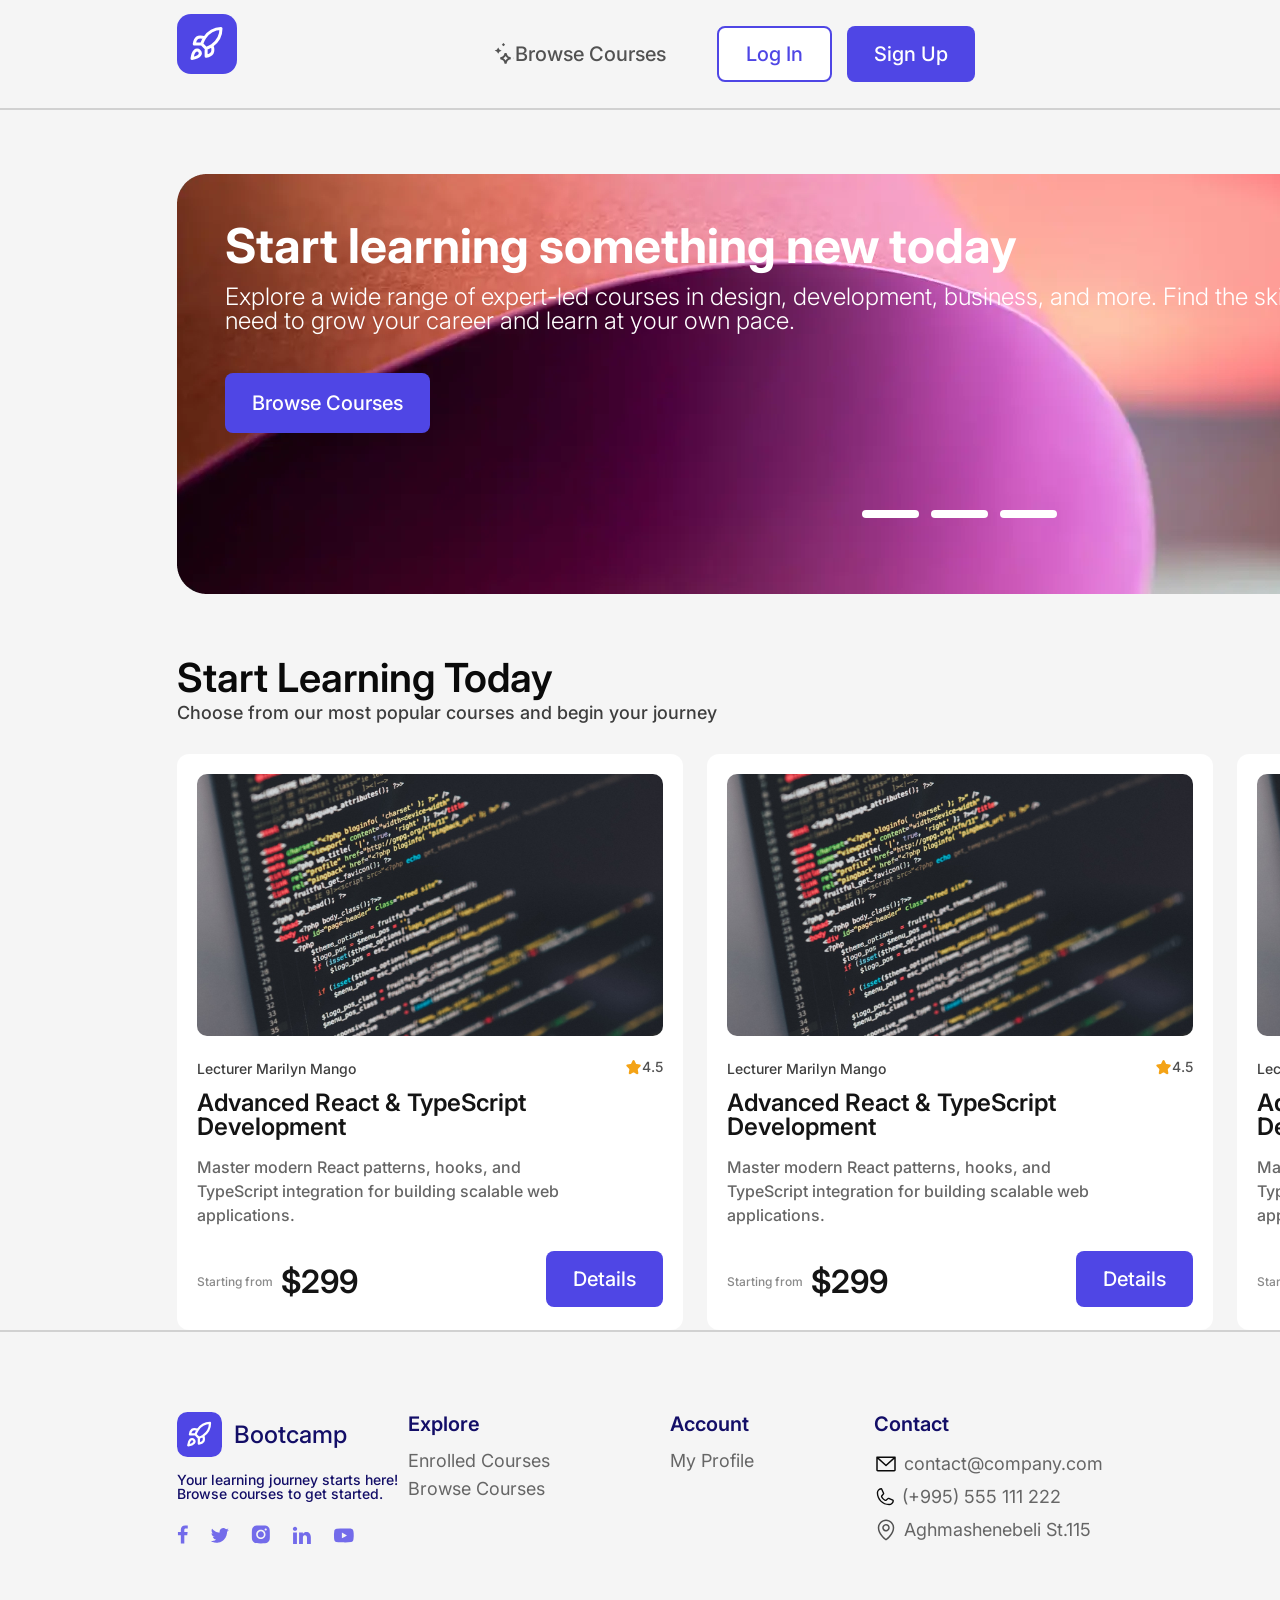
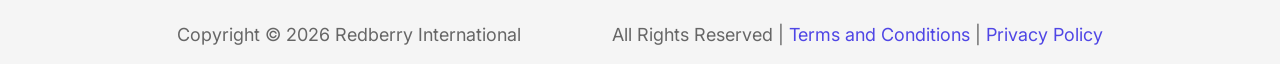
==== commit 5562bba8: "making sign up and login functionality" ====
--- a/pages/home/index.html
+++ b/pages/home/index.html
@@ -55,8 +55,19 @@
             </div>
           </a>
 
-          <button class="btn-login">Log In</button>
-          <button class="btn-signup">Sign Up</button>
+          <button class="btn-login" id="openLoginBtn">Log In</button>
+          <button class="btn-signup" id="openModalBtn">Sign Up</button>
+
+          <div id="user-zone" class="user-profile hidden">
+            <a href="#" class="enrolled-courses-link">Enrolled Courses</a>
+            <div class="user-avatar">
+              <img
+                src="../../assets/icons/Avatar.svg"
+                alt="User Avatar"
+                id="headerAvatar"
+              />
+            </div>
+          </div>
         </div>
       </nav>
     </header>
@@ -415,5 +426,169 @@
         </p>
       </div>
     </footer>
+
+    <!-- რეგისტრაციის მოდალი -->
+
+    <div id="signupModal" class="modal-overlay">
+      <div class="modal-content">
+        <div class="modal-header">
+          <button id="backBtn" class="hidden">
+            <img src="../../assets/icons/weui_arrow-outlined.svg" alt="Back" />
+          </button>
+          <button id="closeModal">
+            <img src="../../assets/icons/ic_round-close.svg" alt="Close" />
+          </button>
+        </div>
+
+        <div class="modal-title">
+          <h2 id="stepTitle">Create Account</h2>
+          <p id="stepSubtitle">Join and start learning today</p>
+        </div>
+
+        <div class="progress-bar">
+          <span class="line active"></span>
+          <span class="line"></span>
+          <span class="line"></span>
+        </div>
+
+        <form id="signupForm">
+          <div class="form-step step-1 active">
+            <div class="input-group">
+              <label>Email*</label>
+              <input
+                type="email"
+                id="email"
+                placeholder="you@example.com"
+                required
+              />
+            </div>
+            <button type="button" class="primary-btn next-btn">Next</button>
+          </div>
+
+          <div class="form-step step-2">
+            <div class="input-group">
+              <label>Password*</label>
+              <div class="password-wrapper">
+                <input
+                  type="password"
+                  id="password"
+                  placeholder="Password"
+                  required
+                />
+                <img
+                  src="../../assets/icons/Icon Set=eye open.svg"
+                  class="toggle-password"
+                  data-target="password"
+                  alt="Toggle Password"
+                />
+              </div>
+            </div>
+
+            <div class="input-group">
+              <label>Confirm Password*</label>
+              <div class="password-wrapper">
+                <input
+                  type="password"
+                  id="confirmPassword"
+                  placeholder="Confirm Password"
+                  required
+                />
+                <img
+                  src="../../assets/icons/Icon Set=eye closed.svg"
+                  class="toggle-password"
+                  data-target="confirmPassword"
+                  alt="Toggle Password"
+                />
+              </div>
+            </div>
+
+            <button type="button" class="primary-btn next-btn">Next</button>
+          </div>
+
+          <div class="form-step step-3">
+            <div class="input-group">
+              <label>Username*</label>
+              <input
+                type="text"
+                id="username"
+                placeholder="Username"
+                required
+              />
+            </div>
+            <div class="upload-avatar">
+              <label>Upload Avatar</label>
+              <div class="upload-dropzone" id="dropzone">
+                <input type="file" id="avatarInput" hidden accept="image/*" />
+                <img src="../../assets/icons/Icon upload.svg" alt="" />
+                <p id="uploadText">Drag and drop or <span>Upload file</span></p>
+              </div>
+            </div>
+            <button type="submit" class="primary-btn">Sign Up</button>
+          </div>
+        </form>
+        <div class="modal-footer">
+          <div class="or-divider"><span>or</span></div>
+          <p>Already have an account? <a href="#">Log In</a></p>
+        </div>
+      </div>
+    </div>
+
+    <!-- ლოგინის მოდალი -->
+
+    <div id="loginModal" class="modal-overlay">
+      <div class="modal-content">
+        <div class="modal-header">
+          <div></div>
+          <button id="closeLoginModal">
+            <img src="../../assets/icons/ic_round-close.svg" alt="Close" />
+          </button>
+        </div>
+
+        <div class="modal-title">
+          <h2>Welcome Back</h2>
+          <p>Log in to your account to continue</p>
+        </div>
+
+        <form id="loginForm">
+          <div class="input-group">
+            <label>Email*</label>
+            <input
+              type="email"
+              id="loginEmail"
+              placeholder="you@example.com"
+              required
+            />
+          </div>
+
+          <div class="input-group">
+            <label>Password*</label>
+            <div class="password-wrapper">
+              <input
+                type="password"
+                id="loginPassword"
+                placeholder="Password"
+                required
+              />
+              <img
+                src="../../assets/icons/Icon Set=eye closed.svg"
+                class="toggle-password"
+                data-target="loginPassword"
+                alt="Toggle"
+              />
+            </div>
+          </div>
+
+          <button type="submit" class="primary-btn">Log In</button>
+        </form>
+
+        <div class="modal-footer">
+          <div class="or-divider"><span>or</span></div>
+          <p>
+            Don't have an account? <a href="#" id="switchToSignup">Sign Up</a>
+          </p>
+        </div>
+      </div>
+    </div>
+    <script src="script.js"></script>
   </body>
 </html>
--- a/pages/home/style.css
+++ b/pages/home/style.css
@@ -64,6 +64,8 @@
   line-height: 100%;
   margin-right: 15px;
 }
+
+/* აქ იწყება სექციის სტილები  */
 
 .xazi {
   border: 1px solid #d1d1d1;
@@ -375,3 +377,184 @@
   line-height: 100%;
   color: #666666;
 }
+
+/* რეგისტრაციის  და ლოგინის მოდალი*/
+
+.modal-content {
+  background-color: #ffffff;
+  width: 460px;
+  padding: 40px;
+  border-radius: 20px;
+  box-shadow: 0 10px 30px rgba(0, 0, 0, 0.1);
+}
+
+.modal-header {
+  display: flex;
+  justify-content: space-between;
+  margin-bottom: 20px;
+}
+.modal-header button {
+  background: none;
+  border: none;
+  cursor: pointer;
+}
+
+.modal-title h2 {
+  font-size: 32px;
+  font-weight: 600;
+  line-height: 100%;
+  margin-bottom: 6px;
+  color: #141414;
+}
+.modal-title p {
+  font-size: 14px;
+  font-weight: 500;
+  color: #666666;
+  line-height: 100%;
+  margin-bottom: 24px;
+}
+
+.modal-title {
+  display: flex;
+  flex-direction: column;
+  align-items: center;
+}
+
+.progress-bar {
+  display: flex;
+  gap: 12px;
+  margin-bottom: 30px;
+}
+.progress-bar .line {
+  height: 8px;
+  flex: 1;
+  background-color: #e0e0e0;
+  border-radius: 4px;
+}
+.progress-bar .line.active {
+  background-color: #5d3df8;
+}
+
+.input-group {
+  margin-bottom: 20px;
+}
+.input-group label {
+  display: block;
+  font-size: 14px;
+  color: #4a4a4a;
+  margin-bottom: 8px;
+}
+.input-group input {
+  width: 100%;
+  padding: 12px 16px;
+  border: 1px solid #e0e0e0;
+  border-radius: 8px;
+  font-size: 16px;
+}
+
+.primary-btn {
+  width: 100%;
+  padding: 14px;
+  background-color: #5d3df8;
+  color: #ffffff;
+  border: none;
+  border-radius: 8px;
+  font-size: 16px;
+  cursor: pointer;
+  margin-top: 20px;
+}
+
+.upload-dropzone {
+  border: 2px dashed #e0e0e0;
+  border-radius: 12px;
+  padding: 30px;
+  text-align: center;
+  cursor: pointer;
+}
+.upload-dropzone span {
+  color: #5d3df8;
+  font-weight: 600;
+}
+
+.modal-footer {
+  text-align: center;
+  margin-top: 30px;
+}
+.modal-footer a {
+  color: #141414;
+  font-weight: 500;
+  font-size: 14px;
+}
+.modal-footer p {
+  color: #666666;
+  font-weight: 400;
+  font-size: 12px;
+  line-height: 100%;
+}
+.or-divider {
+  position: relative;
+  text-align: center;
+  margin-bottom: 20px;
+}
+.or-divider::before {
+  content: "";
+  position: absolute;
+  top: 50%;
+  left: 0;
+  width: 100%;
+  height: 1px;
+  background-color: #e0e0e0;
+}
+.or-divider span {
+  background-color: #ffffff;
+  position: relative;
+  padding: 0 10px;
+  color: #717171;
+  font-size: 14px;
+}
+
+.modal-overlay {
+  display: none;
+  position: fixed;
+  top: 0;
+  left: 0;
+  width: 100%;
+  height: 100%;
+  background: rgba(0, 0, 0, 0.5);
+  backdrop-filter: blur(10px);
+  justify-content: center;
+  align-items: center;
+  z-index: 1000;
+}
+
+.form-step {
+  display: none;
+}
+
+.form-step.active {
+  display: block;
+}
+
+.hidden {
+  visibility: hidden;
+}
+
+.password-wrapper {
+  position: relative;
+  display: flex;
+  align-items: center;
+}
+
+.password-wrapper input {
+  width: 100%;
+  padding-right: 45px;
+}
+
+.toggle-password {
+  position: absolute;
+  right: 15px;
+  cursor: pointer;
+  width: 20px;
+  opacity: 0.6;
+}
+/* რეგისტრაციის მოდალი  */
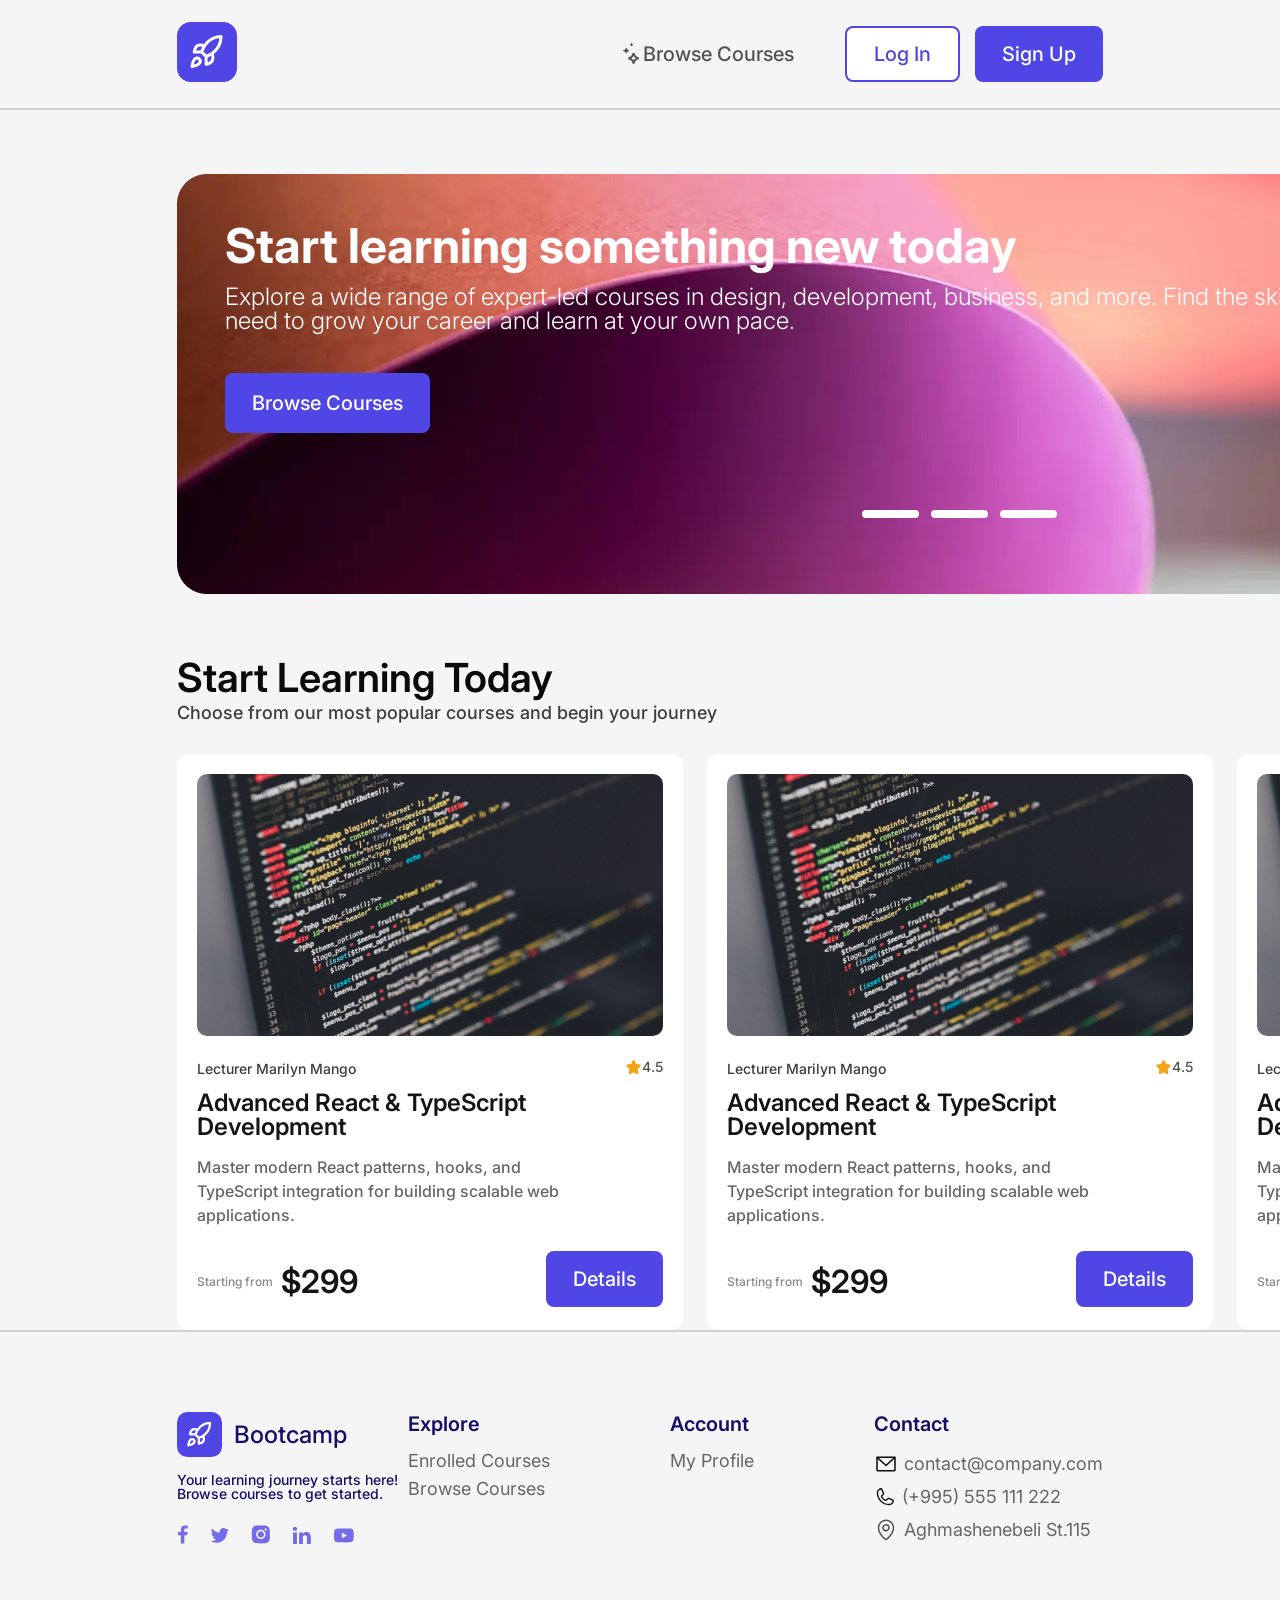
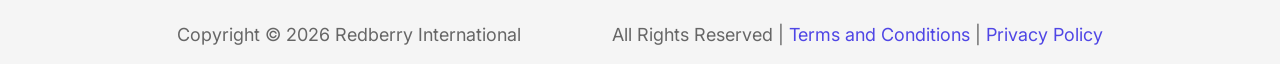
==== commit cbdc606a: "added login , register , log out and avatarmodal functionality." ====
--- a/pages/home/index.html
+++ b/pages/home/index.html
@@ -55,8 +55,10 @@
             </div>
           </a>
 
-          <button class="btn-login" id="openLoginBtn">Log In</button>
-          <button class="btn-signup" id="openModalBtn">Sign Up</button>
+          <div id="guest-zone">
+            <button class="btn-login" id="openLoginBtn">Log In</button>
+            <button class="btn-signup" id="openModalBtn">Sign Up</button>
+          </div>
 
           <div id="user-zone" class="user-profile hidden">
             <a href="#" class="enrolled-courses-link">Enrolled Courses</a>
@@ -451,7 +453,7 @@
           <span class="line"></span>
         </div>
 
-        <form id="signupForm">
+        <form id="signupForm" novalidate>
           <div class="form-step step-1 active">
             <div class="input-group">
               <label>Email*</label>
@@ -461,6 +463,7 @@
                 placeholder="you@example.com"
                 required
               />
+              <span class="error-msg"></span>
             </div>
             <button type="button" class="primary-btn next-btn">Next</button>
           </div>
@@ -482,6 +485,7 @@
                   alt="Toggle Password"
                 />
               </div>
+              <span class="error-msg"></span>
             </div>
 
             <div class="input-group">
@@ -500,6 +504,7 @@
                   alt="Toggle Password"
                 />
               </div>
+              <span class="error-msg"></span>
             </div>
 
             <button type="button" class="primary-btn next-btn">Next</button>
@@ -514,6 +519,7 @@
                 placeholder="Username"
                 required
               />
+              <span class="error-msg"></span>
             </div>
             <div class="upload-avatar">
               <label>Upload Avatar</label>
@@ -528,7 +534,9 @@
         </form>
         <div class="modal-footer">
           <div class="or-divider"><span>or</span></div>
-          <p>Already have an account? <a href="#">Log In</a></p>
+          <p>
+            Already have an account? <a href="#" id="switchToLogin">Log In</a>
+          </p>
         </div>
       </div>
     </div>
@@ -549,7 +557,7 @@
           <p>Log in to your account to continue</p>
         </div>
 
-        <form id="loginForm">
+        <form id="loginForm" novalidate>
           <div class="input-group">
             <label>Email*</label>
             <input
@@ -558,6 +566,7 @@
               placeholder="you@example.com"
               required
             />
+            <span class="error-msg"></span>
           </div>
 
           <div class="input-group">
@@ -576,6 +585,7 @@
                 alt="Toggle"
               />
             </div>
+            <span class="error-msg"></span>
           </div>
 
           <button type="submit" class="primary-btn">Log In</button>
@@ -589,6 +599,122 @@
         </div>
       </div>
     </div>
+
+    <!-- ავატარის მოდალი  -->
+
+    <div id="profileModal" class="modal-overlay" style="display: none">
+      <div class="modal-content">
+        <div class="modal-header">
+          <div style="width: 24px"></div>
+          <button id="closeProfileModal">
+            <img src="../../assets/icons/ic_round-close.svg" alt="Close" />
+          </button>
+        </div>
+
+        <div class="modal-title modal-title-avatar">
+          <h2>Profile</h2>
+        </div>
+
+        <div
+          class="profile-preview"
+          style="text-align: center; margin-bottom: 20px"
+        >
+          <img
+            id="profilePreviewImg"
+            src="../../assets/icons/Avatar.svg"
+            alt="User"
+            style="
+              width: 56px;
+              height: 56px;
+              border-radius: 50%;
+              object-fit: cover;
+            "
+          />
+          <div class="profile-preview-text">
+            <h3 id="profileNameDisplay">Username</h3>
+            <p style="color: #10b981; font-size: 12px">Profile is Complete</p>
+          </div>
+        </div>
+
+        <form id="profileUpdateForm">
+          <div class="input-group">
+            <label>Full Name</label>
+            <input type="text" id="profileFullName" placeholder="Username" />
+          </div>
+
+          <div class="input-group">
+            <label>Email</label>
+            <input
+              type="email"
+              id="profileEmail"
+              placeholder="Email@gmail.com"
+              readonly
+            />
+          </div>
+
+          <div style="display: flex; gap: 15px">
+            <div class="input-group" style="flex: 2">
+              <label>Mobile Number</label>
+              <input
+                type="text"
+                id="profileMobile"
+                placeholder="+995 599209820"
+              />
+            </div>
+            <div class="input-group" style="flex: 1">
+              <label>Age</label>
+              <input type="number" id="profileAge" placeholder="29" />
+            </div>
+          </div>
+
+          <div class="upload-avatar">
+            <label>Upload Avatar</label>
+            <div class="upload-dropzone" id="profileDropzone">
+              <input
+                type="file"
+                id="profileAvatarInput"
+                hidden
+                accept="image/*"
+              />
+              <img src="../../assets/icons/Icon upload.svg" alt="" />
+              <p>
+                Drag and drop or
+                <span
+                  style="
+                    color: #4f46e5;
+                    cursor: pointer;
+                    text-decoration: underline;
+                  "
+                  >Upload file</span
+                >
+              </p>
+              <p style="font-size: 11px; color: #6b7280">JPG, PNG or WebP</p>
+            </div>
+          </div>
+
+          <button
+            type="submit"
+            class="primary-btn"
+            id="updateProfileBtn"
+            style="margin-top: 20px"
+          >
+            Update Profile
+          </button>
+          <button
+            type="submit"
+            class="primary-btn"
+            id="logout"
+            style="margin-top: 20px"
+          >
+            Log Out
+          </button>
+        </form>
+      </div>
+    </div>
+
     <script src="script.js"></script>
+    <script src="../../src/register.js"></script>
+    <script src="../../src/login.js"></script>
+    <script src="../../src/avatarmodal.js"></script>
   </body>
 </html>
--- a/pages/home/style.css
+++ b/pages/home/style.css
@@ -535,8 +535,8 @@
   display: block;
 }
 
-.hidden {
-  visibility: hidden;
+#user-zone.hidden {
+  display: none !important;
 }
 
 .password-wrapper {
@@ -558,3 +558,90 @@
   opacity: 0.6;
 }
 /* რეგისტრაციის მოდალი  */
+
+/* iuzer profile logo */
+
+#user-zone {
+  display: flex;
+  align-items: center;
+  gap: 36px;
+}
+
+.enrolled-courses-link {
+  color: #525252;
+  font-weight: 500;
+  font-size: 20px;
+  line-height: 100%;
+  text-decoration: none;
+}
+
+#headerAvatar {
+  cursor: pointer;
+  width: 56px;
+  height: 56px;
+  border-radius: 50px;
+}
+
+#profileModal .modal-content {
+  max-width: 450px;
+}
+
+.profile-preview {
+  display: flex;
+}
+
+.profile-preview-text {
+  display: flex;
+  flex-direction: column;
+  justify-content: center;
+  align-items: flex-start;
+  margin-left: 12px;
+  gap: 4px;
+}
+
+.modal-title-avatar h2 {
+  margin-bottom: 24px;
+}
+
+#profilePreviewImg {
+  width: 56px;
+  height: 56px;
+  border-radius: 50%;
+  object-fit: cover;
+}
+
+/* ერორები რო წითლდება ინბუტების ლეიბლებშ ანუ ფორმებში რა */
+
+/* 1. თავიდან შეცდომის ტექსტი დამალულია */
+.error-msg {
+  color: #ff0000;
+  font-size: 12px;
+  margin-top: 4px;
+  display: none; /* დამალვა */
+}
+
+.input-group.error label {
+  color: #ff0000 !important;
+}
+
+.input-group input {
+  color: #000000;
+}
+
+/* 2. როცა კონტეინერს დაემატება .error კლასი JavaScript-ით */
+.input-group.error input {
+  border-color: #ff0000;
+  color: #ff0000;
+}
+
+.input-group.error .error-msg {
+  display: block; /* ტექსტის გამოჩენა */
+  color: #ff0000;
+}
+
+/* 3. პასვორდის აიქონი რომ არ აირიოს ერორის დროს */
+.password-wrapper {
+  position: relative;
+  display: flex;
+  align-items: center;
+}
